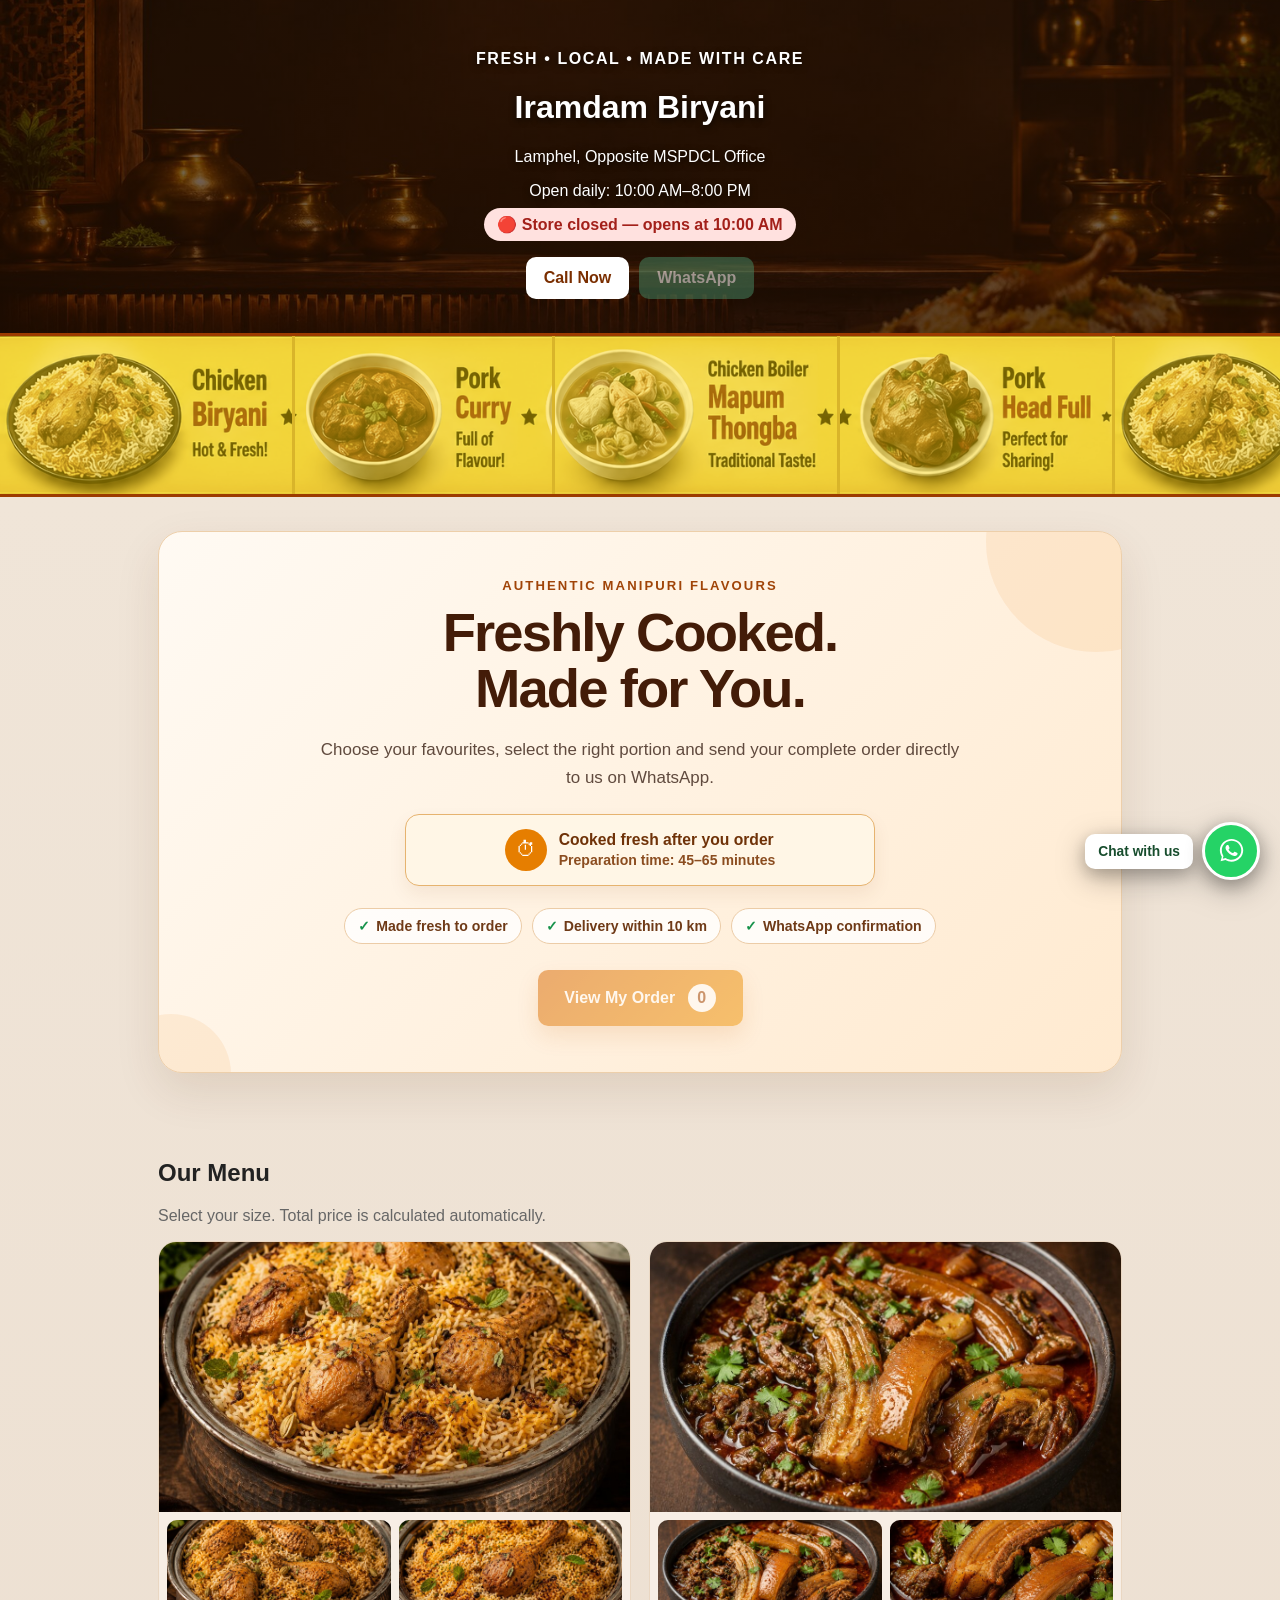
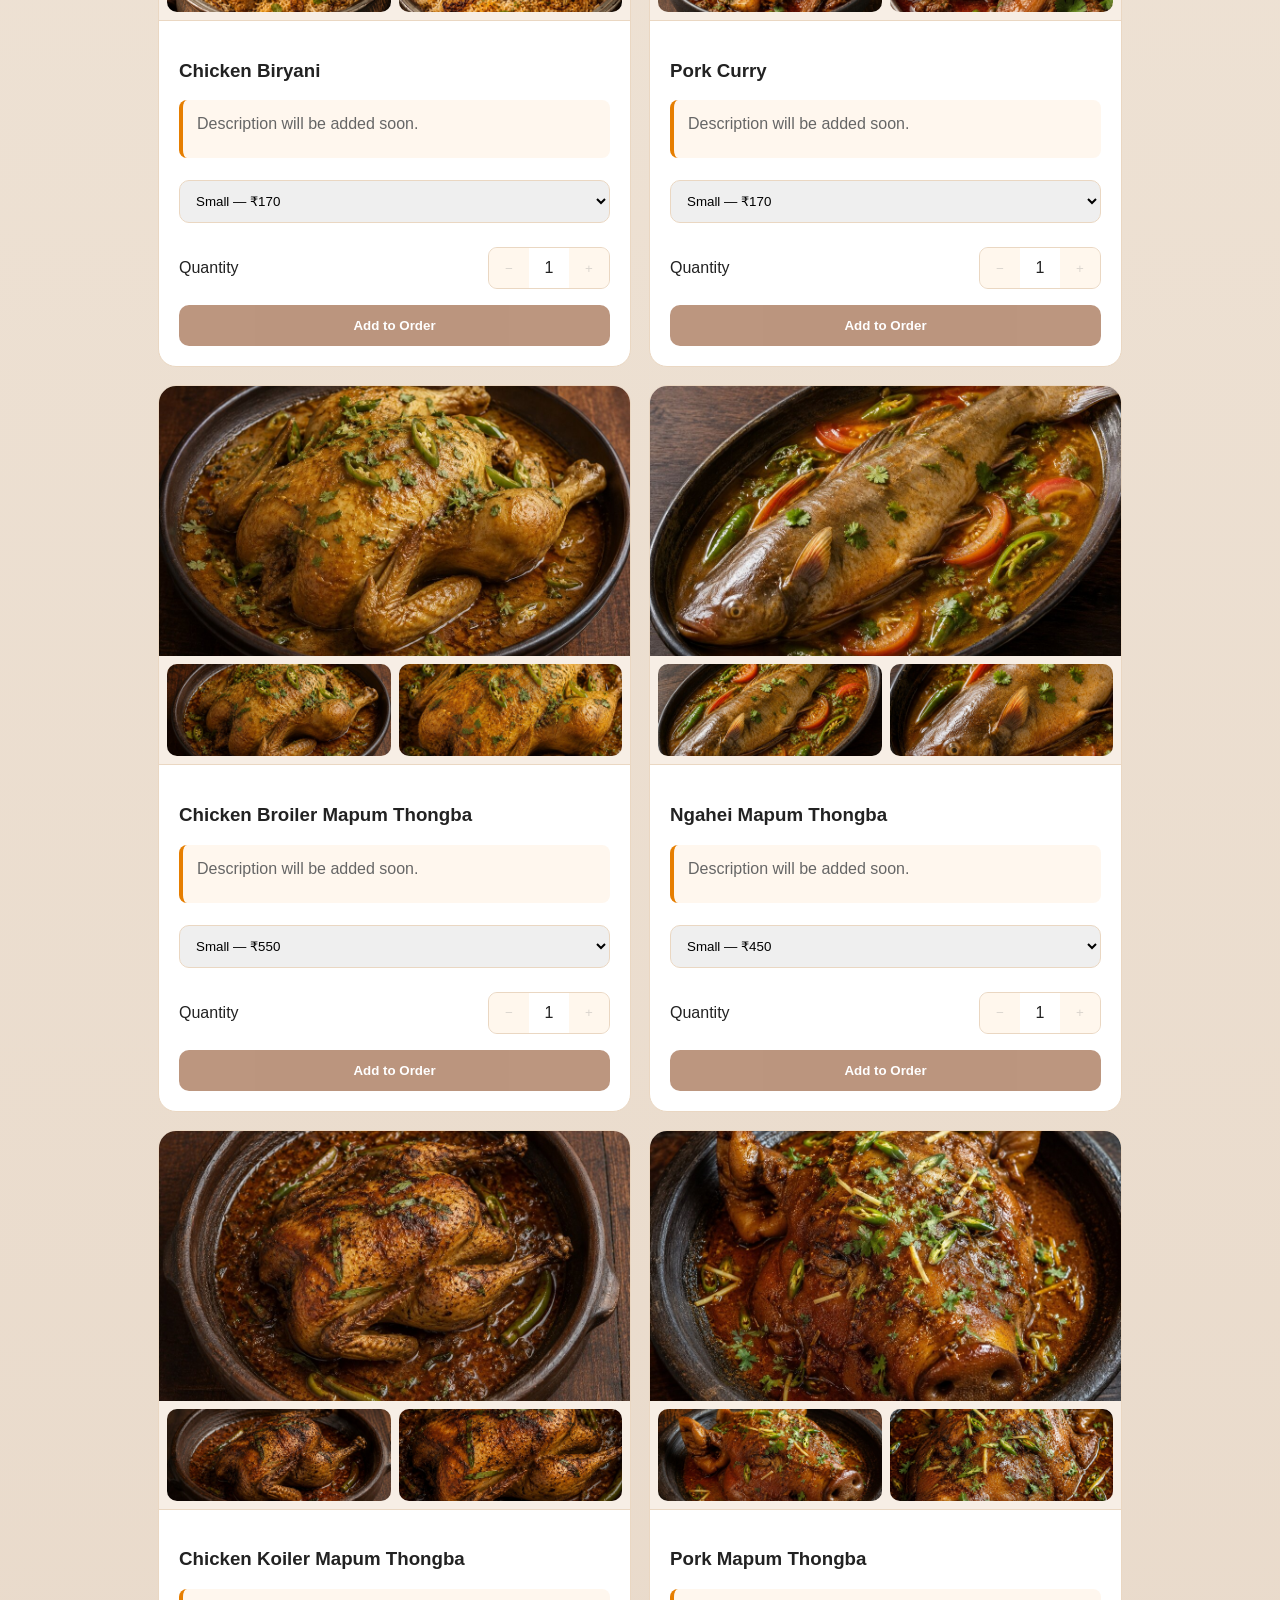
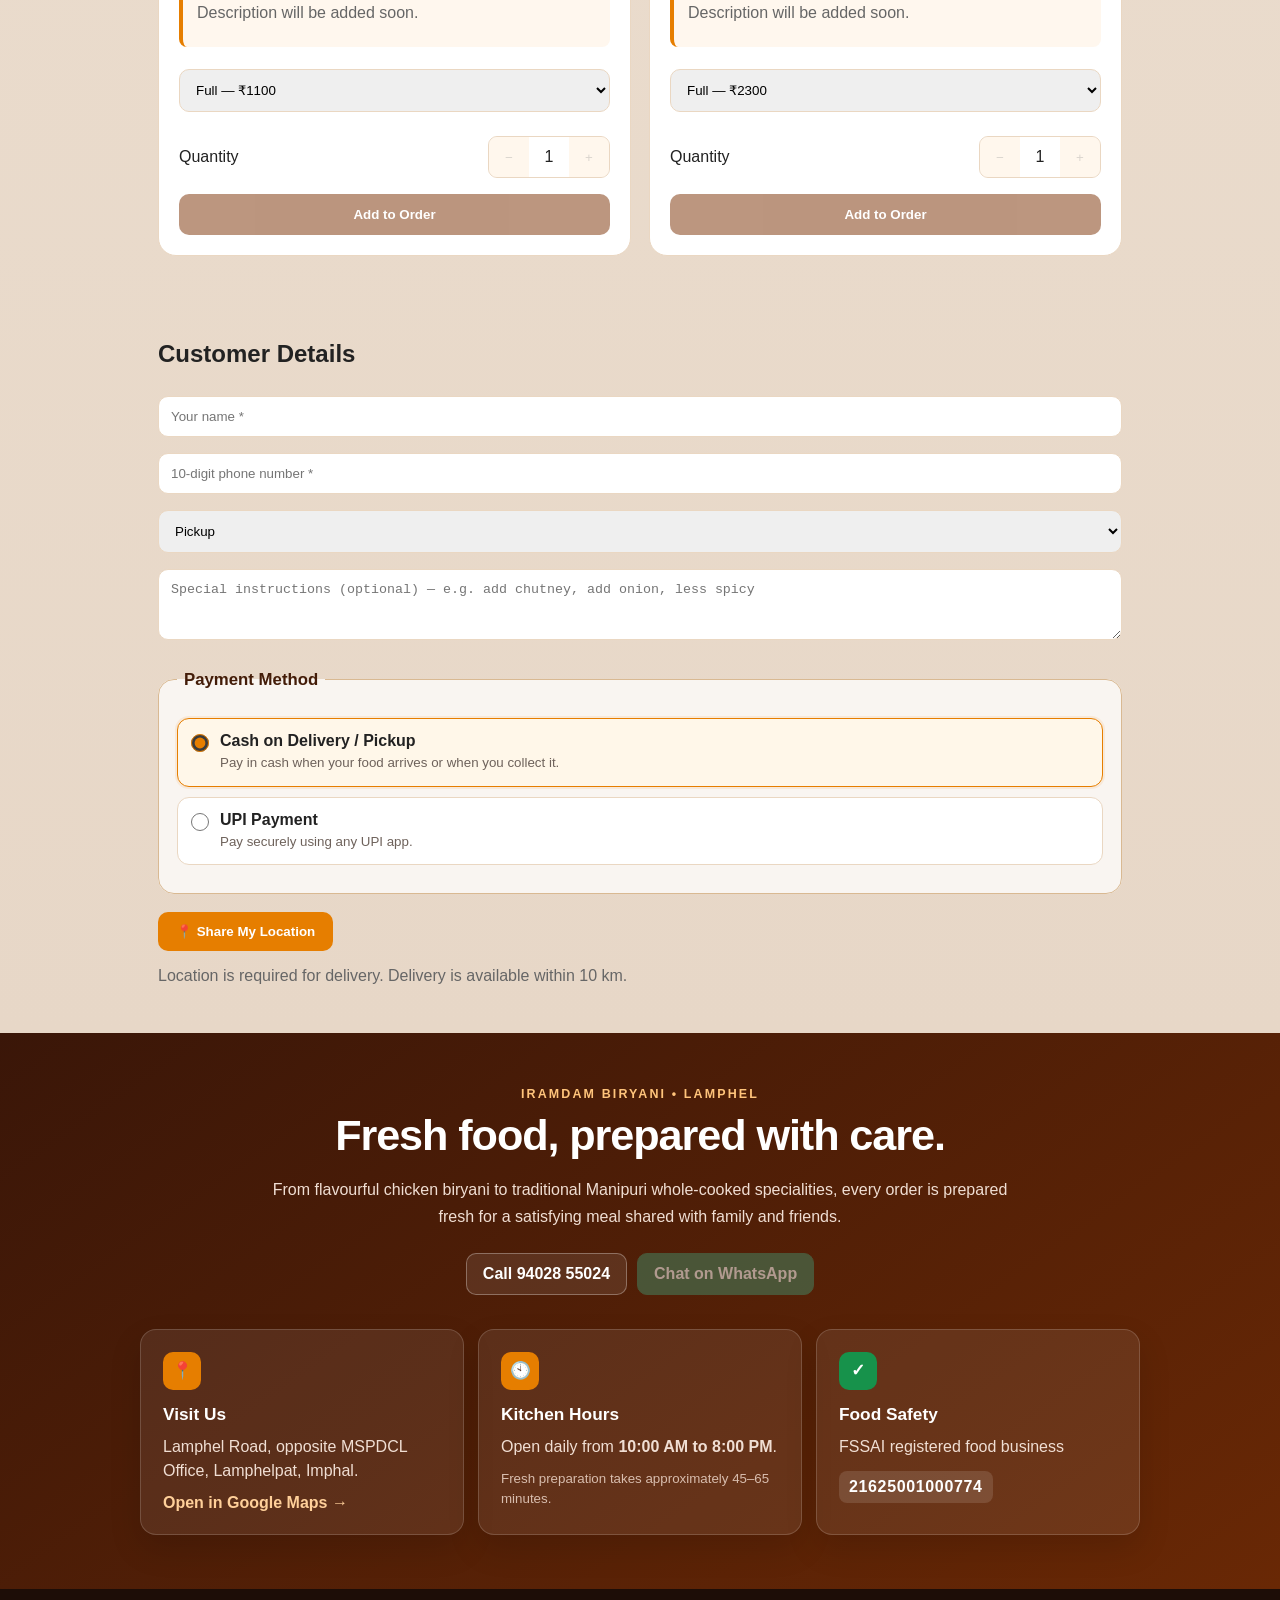
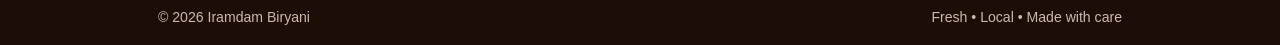
==== index.html @ 214c5650 "Add files via upload" ====
<!DOCTYPE html>
<html lang="en">
<head>
<meta charset="UTF-8">
<meta name="viewport" content="width=device-width,initial-scale=1.0">
<title>Iramdam Biryani | Order Online</title>
<meta name="description" content="Order freshly prepared chicken biryani, pork curry and traditional Manipuri dishes from Iramdam Biryani in Lamphelpat, Imphal. Pickup and delivery within 10 km.">
<meta name="robots" content="index, follow, max-image-preview:large">
<link rel="canonical" href="https://iramdambiryani.in/">
<meta property="og:type" content="website">
<meta property="og:site_name" content="Iramdam Biryani">
<meta property="og:title" content="Iramdam Biryani | Order Online">
<meta property="og:description" content="Fresh chicken biryani and traditional Manipuri dishes in Lamphelpat, Imphal. Order for pickup or delivery.">
<meta property="og:url" content="https://iramdambiryani.in/">
<meta property="og:image" content="https://iramdambiryani.in/chicken-biryani-family-pack.jpg">
<meta property="og:image:alt" content="Chicken biryani from Iramdam Biryani">
<meta name="twitter:card" content="summary_large_image">
<meta name="twitter:title" content="Iramdam Biryani | Order Online">
<meta name="twitter:description" content="Fresh chicken biryani and traditional Manipuri dishes in Lamphelpat, Imphal.">
<meta name="twitter:image" content="https://iramdambiryani.in/chicken-biryani-family-pack.jpg">
<script type="application/ld+json">
{
  "@context": "https://schema.org",
  "@type": "Restaurant",
  "@id": "https://iramdambiryani.in/#restaurant",
  "name": "Iramdam Biryani",
  "url": "https://iramdambiryani.in/",
  "image": "https://iramdambiryani.in/chicken-biryani-family-pack.jpg",
  "description": "Freshly prepared chicken biryani, pork curry and traditional Manipuri dishes for pickup and delivery in Imphal.",
  "telephone": "+91-94028-55024",
  "priceRange": "₹₹",
  "servesCuisine": ["Biryani", "Manipuri", "Indian"],
  "address": {
    "@type": "PostalAddress",
    "streetAddress": "Lamphel Road, opposite MSPDCL Office, Lamphelpat",
    "addressLocality": "Imphal",
    "addressRegion": "Manipur",
    "postalCode": "795004",
    "addressCountry": "IN"
  },
  "openingHoursSpecification": [{
    "@type": "OpeningHoursSpecification",
    "dayOfWeek": ["Monday", "Tuesday", "Wednesday", "Thursday", "Friday", "Saturday", "Sunday"],
    "opens": "10:00",
    "closes": "20:00"
  }],
  "hasMenu": "https://iramdambiryani.in/#menuGrid",
  "acceptsReservations": false,
  "sameAs": ["https://maps.app.goo.gl/9LcNE8Yu8G1SAheK7?g_st=ac"]
}
</script>
<link rel="stylesheet" href="style.css">
</head>
<body>
<header id="storeHeader">
  <img id="storeLogo" class="store-logo" src="" alt="Iramdam Biryani logo" hidden>
  <p id="storeTagline" class="tag">Fresh • Local • Made with care</p>
  <h1 id="storeName">Iramdam Biryani</h1>
  <p id="storeAddress">Lamphel, Opposite MSPDCL Office</p>
  <p id="storeHours" class="store-hours">Open daily: 10:00 AM–8:00 PM</p>
  <p id="storeStatus" class="store-status" aria-live="polite">Checking store status…</p>
  <div class="actions">
    <a class="btn light" href="tel:9402855024">Call Now</a>
    <a class="btn whatsapp order-link" href="https://wa.me/919402855024" target="_blank">WhatsApp</a>
  </div>
</header>

<section id="announcementBanner" class="announcement" aria-label="Featured food announcements">
  <p id="announcementMessage" class="announcement-message" hidden></p>
  <div class="announcement-track">
    <div class="announcement-group">
      <a class="food-slide biryani-slide" href="https://wa.me/919402855024?text=I%20want%20to%20order%20Chicken%20Biryani" target="_blank" rel="noopener"><img data-banner-slot="1" src="food-announcement-strip.png" alt="Chicken Biryani — hot and fresh"></a>
      <a class="food-slide pork-curry-slide" href="https://wa.me/919402855024?text=I%20want%20to%20order%20Pork%20Curry" target="_blank" rel="noopener"><img data-banner-slot="2" src="food-announcement-strip.png" alt="Pork Curry — full of flavour"></a>
      <a class="food-slide mapum-slide" href="https://wa.me/919402855024?text=I%20want%20to%20order%20Chicken%20Broiler%20Mapum%20Thongba" target="_blank" rel="noopener"><img data-banner-slot="3" src="food-announcement-strip.png" alt="Chicken Broiler Mapum Thongba — traditional taste"></a>
      <a class="food-slide pork-head-slide" href="https://wa.me/919402855024?text=I%20want%20to%20order%20Pork%20Head%20Full" target="_blank" rel="noopener"><img data-banner-slot="4" src="food-announcement-strip.png" alt="Pork Head Full — perfect for sharing"></a>
    </div>
    <div class="announcement-group" aria-hidden="true">
      <a class="food-slide biryani-slide" href="https://wa.me/919402855024?text=I%20want%20to%20order%20Chicken%20Biryani" target="_blank" rel="noopener" tabindex="-1"><img data-banner-slot="1" src="food-announcement-strip.png" alt=""></a>
      <a class="food-slide pork-curry-slide" href="https://wa.me/919402855024?text=I%20want%20to%20order%20Pork%20Curry" target="_blank" rel="noopener" tabindex="-1"><img data-banner-slot="2" src="food-announcement-strip.png" alt=""></a>
      <a class="food-slide mapum-slide" href="https://wa.me/919402855024?text=I%20want%20to%20order%20Chicken%20Broiler%20Mapum%20Thongba" target="_blank" rel="noopener" tabindex="-1"><img data-banner-slot="3" src="food-announcement-strip.png" alt=""></a>
      <a class="food-slide pork-head-slide" href="https://wa.me/919402855024?text=I%20want%20to%20order%20Pork%20Head%20Full" target="_blank" rel="noopener" tabindex="-1"><img data-banner-slot="4" src="food-announcement-strip.png" alt=""></a>
    </div>
  </div>
</section>

<main>
<section class="hero">
  <div class="hero-panel">
    <p class="hero-eyebrow">Authentic Manipuri flavours</p>
    <h2>Freshly Cooked.<br>Made for You.</h2>
    <p class="hero-copy">Choose your favourites, select the right portion and send your complete order directly to us on WhatsApp.</p>
    <div class="prep-notice" role="note">
      <span class="prep-icon" aria-hidden="true">⏱</span>
      <span><strong>Cooked fresh after you order</strong><small>Preparation time: 45–65 minutes</small></span>
    </div>
    <div class="hero-features" aria-label="Our services">
      <span>Made fresh to order</span>
      <span>Delivery within 10 km</span>
      <span>WhatsApp confirmation</span>
    </div>
    <button id="openCart" class="btn primary order-button">View My Order <span class="cart-badge" id="cartCount">0</span></button>
  </div>
</section>

<section class="section">
  <h2>Our Menu</h2>
  <p class="muted">Select your size. Total price is calculated automatically.</p>

  <div id="menuGrid" class="grid">

    <article class="card" data-item="Chicken Biryani">
      <div class="food food-photo"><img src="chicken-biryani-family-pack.jpg" alt="Iramdam Biryani chicken biryani family pack"></div>
      <div class="secondary-gallery" aria-label="Additional Chicken Biryani photos"><img src="chicken-biryani-secondary-1.jpg" alt="Chicken Biryani family pack from another angle"><img src="chicken-biryani-secondary-2.jpg" alt="Close-up view of Chicken Biryani"></div>
      <div class="pad">
        <h3>Chicken Biryani</h3>
        <p class="food-description">Description will be added soon.</p>
        <select class="size-select">
          <option value="Small" data-price="170">Small — ₹170</option>
          <option value="Large" data-price="350">Large — ₹350</option>
          <option value="Family Pack" data-price="950">Family Pack — ₹950</option>
        </select>
        <div class="qtyrow"><span>Quantity</span><div class="qtybox"><button class="minus">−</button><span class="qty">1</span><button class="plus">+</button></div></div>
        <button class="add">Add to Order</button>
      </div>
    </article>

    <article class="card" data-item="Pork Curry">
      <div class="food food-photo"><img src="pork-curry-menu.jpg" alt="Iramdam Biryani pork curry"></div>
      <div class="secondary-gallery" aria-label="Additional Pork Curry photos"><img src="pork-curry-secondary-1.jpg" alt="Pork Curry served from another angle"><img src="pork-curry-secondary-2.jpg" alt="Close-up view of Pork Curry"></div>
      <div class="pad">
        <h3>Pork Curry</h3>
        <p class="food-description">Description will be added soon.</p>
        <select class="size-select">
          <option value="Small" data-price="170">Small — ₹170</option>
          <option value="Large" data-price="360">Large — ₹360</option>
        </select>
        <div class="qtyrow"><span>Quantity</span><div class="qtybox"><button class="minus">−</button><span class="qty">1</span><button class="plus">+</button></div></div>
        <button class="add">Add to Order</button>
      </div>
    </article>

    <article class="card" data-item="Chicken Broiler Mapum Thongba">
      <div class="food food-photo"><img src="broiler-mapum-thongba.jpg" alt="Iramdam Biryani whole broiler chicken Mapum Thongba"></div>
      <div class="secondary-gallery" aria-label="Additional Chicken Broiler Mapum Thongba photos"><img src="broiler-mapum-secondary-1.jpg" alt="Whole Chicken Broiler Mapum Thongba from another angle"><img src="broiler-mapum-secondary-2.jpg" alt="Close-up view of Chicken Broiler Mapum Thongba"></div>
      <div class="pad">
        <h3>Chicken Broiler Mapum Thongba</h3>
        <p class="food-description">Description will be added soon.</p>
        <select class="size-select">
          <option value="Small" data-price="550">Small — ₹550</option>
          <option value="Large" data-price="900">Large — ₹900</option>
        </select>
        <div class="qtyrow"><span>Quantity</span><div class="qtybox"><button class="minus">−</button><span class="qty">1</span><button class="plus">+</button></div></div>
        <button class="add">Add to Order</button>
      </div>
    </article>

    <article class="card" data-item="Ngahei Mapum Thongba">
      <div class="food food-photo"><img src="ngahei-mapum-thongba.jpg" alt="Iramdam Biryani whole fish Ngahei Mapum Thongba"></div>
      <div class="secondary-gallery" aria-label="Additional Ngahei Mapum Thongba photos"><img src="ngahei-mapum-secondary-1.jpg" alt="Whole Ngahei Mapum Thongba from another angle"><img src="ngahei-mapum-secondary-2.jpg" alt="Close-up view of Ngahei Mapum Thongba"></div>
      <div class="pad">
        <h3>Ngahei Mapum Thongba</h3>
        <p class="food-description">Description will be added soon.</p>
        <select class="size-select">
          <option value="Small" data-price="450">Small — ₹450</option>
          <option value="Large" data-price="750">Large — ₹750</option>
        </select>
        <div class="qtyrow"><span>Quantity</span><div class="qtybox"><button class="minus">−</button><span class="qty">1</span><button class="plus">+</button></div></div>
        <button class="add">Add to Order</button>
      </div>
    </article>

    <article class="card" data-item="Chicken Koiler Mapum Thongba">
      <div class="food food-photo"><img src="koiler-mapum-thongba.jpg" alt="Iramdam Biryani whole country chicken Koiler Mapum Thongba"></div>
      <div class="secondary-gallery" aria-label="Additional Chicken Koiler Mapum Thongba photos"><img src="koiler-mapum-secondary-1.jpg" alt="Whole Chicken Koiler Mapum Thongba from another angle"><img src="koiler-mapum-secondary-2.jpg" alt="Close-up view of Chicken Koiler Mapum Thongba"></div>
      <div class="pad">
        <h3>Chicken Koiler Mapum Thongba</h3>
        <p class="food-description">Description will be added soon.</p>
        <select class="size-select">
          <option value="Full" data-price="1100">Full — ₹1100</option>
        </select>
        <div class="qtyrow"><span>Quantity</span><div class="qtybox"><button class="minus">−</button><span class="qty">1</span><button class="plus">+</button></div></div>
        <button class="add">Add to Order</button>
      </div>
    </article>

    <article class="card" data-item="Pork Mapum Thongba">
      <div class="food food-photo"><img src="pork-mapum-thongba.jpg" alt="Iramdam Biryani whole pork head Pork Mapum Thongba"></div>
      <div class="secondary-gallery" aria-label="Additional Pork Mapum Thongba photos"><img src="pork-mapum-secondary-1.jpg" alt="Whole Pork Mapum Thongba from another angle"><img src="pork-mapum-secondary-2.jpg" alt="Close-up view of Pork Mapum Thongba"></div>
      <div class="pad">
        <h3>Pork Mapum Thongba</h3>
        <p class="food-description">Description will be added soon.</p>
        <select class="size-select">
          <option value="Full" data-price="2300">Full — ₹2300</option>
        </select>
        <div class="qtyrow"><span>Quantity</span><div class="qtybox"><button class="minus">−</button><span class="qty">1</span><button class="plus">+</button></div></div>
        <button class="add">Add to Order</button>
      </div>
    </article>

  </div>
</section>

<section class="details">
  <h2>Customer Details</h2>
  <input id="customerName" placeholder="Your name *" autocomplete="name" required>
  <input id="customerPhone" type="tel" inputmode="numeric" maxlength="10" placeholder="10-digit phone number *" autocomplete="tel" required>
  <select id="orderType"><option>Pickup</option><option>Delivery</option></select>
  <textarea id="customerAddress" rows="3" placeholder="Delivery address *" autocomplete="street-address"></textarea>
  <textarea id="orderInstructions" rows="3" maxlength="300" placeholder="Special instructions (optional) — e.g. add chutney, add onion, less spicy"></textarea>
  <fieldset class="payment-choice">
    <legend>Payment Method</legend>
    <label class="payment-option"><input type="radio" name="paymentMethod" value="Cash on Delivery / Pickup" checked><span><strong>Cash on Delivery / Pickup</strong><small>Pay in cash when your food arrives or when you collect it.</small></span></label>
    <label class="payment-option"><input type="radio" name="paymentMethod" value="UPI Payment"><span><strong>UPI Payment</strong><small>Pay securely using any UPI app.</small></span></label>
    <div id="upiPaymentBox" class="upi-payment-box" hidden>
      <span>UPI ID</span>
      <strong>allthetimemotivation@okhdfcbank</strong>
      <a id="payUpi" class="btn upi-button" href="#">Pay with UPI App</a>
      <small>Pay the final total, then send your order on WhatsApp. The store will confirm after checking the payment.</small>
    </div>
  </fieldset>
<button type="button" id="shareLocation" class="btn primary">📍 Share My Location</button>
<p id="locationStatus" class="muted">Location is required for delivery. Delivery is available within 10 km.</p>
</section>
</main>

<div id="cartPanel" class="cart">
  <div id="backdrop" class="backdrop"></div>
  <aside class="drawer">
    <div class="carthead"><h2>Order Summary</h2><button id="closeCart">×</button></div>
    <div id="cartItems"><p>Your order is empty.</p></div>
    <div class="price-breakdown">
      <div><span>Food subtotal</span><strong id="cartSubtotal">₹0</strong></div>
      <div><span>Delivery charge</span><strong id="deliveryFee">₹0</strong></div>
      <div><span>Payment method</span><strong id="paymentSummary">Cash</strong></div>
      <div class="total"><span>Total</span><strong id="cartTotal">₹0</strong></div>
    </div>
    <button id="clearCart" class="btn outline full">Clear Order</button>
    <button id="sendWhatsApp" class="btn whatsapp full">Send Order on WhatsApp</button>
  </aside>
</div>
<div id="confirmationPanel" class="confirmation" aria-hidden="true">
  <div class="confirmation-backdrop"></div>
  <section class="confirmation-card" role="dialog" aria-modal="true" aria-labelledby="confirmationTitle">
    <div class="confirmation-head"><div><span>Final check</span><h2 id="confirmationTitle">Confirm Your Order</h2></div><button type="button" id="closeConfirmation" aria-label="Close confirmation">×</button></div>
    <p class="confirmation-note">Please check everything carefully before sending your order.</p>
    <div id="confirmItems" class="confirm-items"></div>
    <div class="confirm-totals">
      <div><span>Food subtotal</span><strong id="confirmSubtotal"></strong></div>
      <div><span>Delivery charge</span><strong id="confirmDelivery"></strong></div>
      <div class="confirm-grand-total"><span>Final total</span><strong id="confirmTotal"></strong></div>
    </div>
    <div class="confirm-customer">
      <div><span>Customer</span><strong id="confirmCustomer"></strong></div>
      <div><span>Order type</span><strong id="confirmOrderType"></strong></div>
      <div><span>Payment</span><strong id="confirmPayment"></strong></div>
      <div><span>Address</span><strong id="confirmAddress"></strong></div>
      <div><span>Distance</span><strong id="confirmDistance"></strong></div>
    </div>
    <div class="confirmation-actions">
      <button type="button" id="editOrder" class="btn outline">Go Back & Edit</button>
      <button type="button" id="confirmWhatsApp" class="btn whatsapp">Confirm & Send on WhatsApp</button>
    </div>
    <small class="confirmation-help">Your order is completed only after Iramdam Biryani confirms it on WhatsApp.</small>
  </section>
</div>
<div id="photoViewer" class="photo-viewer" aria-hidden="true">
  <div class="photo-viewer-backdrop"></div>
  <div class="photo-viewer-shell" role="dialog" aria-modal="true" aria-label="Food photo gallery">
    <button type="button" id="closePhotoViewer" class="photo-close" aria-label="Close photo gallery">×</button>
    <button type="button" id="previousPhoto" class="photo-nav photo-previous" aria-label="Previous photo">‹</button>
    <figure class="photo-stage">
      <img id="largeFoodPhoto" src="" alt="">
      <figcaption><strong id="photoDishName"></strong><span id="photoCounter"></span></figcaption>
      <div id="photoDots" class="photo-dots" aria-label="Choose photo"></div>
    </figure>
    <button type="button" id="nextPhoto" class="photo-nav photo-next" aria-label="Next photo">›</button>
  </div>
</div>
<section class="site-info" aria-label="About Iramdam Biryani">
  <div class="info-wrap">
    <div class="info-intro">
      <p class="info-eyebrow">Iramdam Biryani • Lamphel</p>
      <h2>Fresh food, prepared with care.</h2>
      <p>From flavourful chicken biryani to traditional Manipuri whole-cooked specialities, every order is prepared fresh for a satisfying meal shared with family and friends.</p>
      <div class="info-actions">
        <a href="tel:9402855024">Call 94028 55024</a>
        <a class="order-link" href="https://wa.me/919402855024" target="_blank" rel="noopener">Chat on WhatsApp</a>
      </div>
    </div>
    <div class="info-grid">
      <article class="info-block">
        <span class="info-icon" aria-hidden="true">📍</span>
        <h3>Visit Us</h3>
        <p>Lamphel Road, opposite MSPDCL Office, Lamphelpat, Imphal.</p>
        <a href="https://maps.app.goo.gl/9LcNE8Yu8G1SAheK7?g_st=ac" target="_blank" rel="noopener">Open in Google Maps →</a>
      </article>
      <article class="info-block">
        <span class="info-icon" aria-hidden="true">🕙</span>
        <h3>Kitchen Hours</h3>
        <p id="footerStoreHours">Open daily from <strong>10:00 AM to 8:00 PM</strong>.</p>
        <small>Fresh preparation takes approximately 45–65 minutes.</small>
      </article>
      <article class="info-block safety-block">
        <span class="info-icon" aria-hidden="true">✓</span>
        <h3>Food Safety</h3>
        <p>FSSAI registered food business</p>
        <strong class="fssai-number">21625001000774</strong>
      </article>
    </div>
  </div>
</section>
<footer class="site-footer"><span>© 2026 Iramdam Biryani</span><span>Fresh • Local • Made with care</span></footer>
<a class="floating-whatsapp" href="https://wa.me/919402855024?text=Hello%20Iramdam%20Biryani%2C%20I%20would%20like%20to%20know%20more%20about%20your%20food." target="_blank" rel="noopener" aria-label="Chat with Iramdam Biryani on WhatsApp">
  <span class="floating-whatsapp-label">Chat with us</span>
  <span class="floating-whatsapp-icon" aria-hidden="true">
    <svg viewBox="0 0 32 32" role="img"><path fill="currentColor" d="M16.04 3C9.4 3 4 8.28 4 14.77c0 2.34.7 4.62 2.04 6.56L4.7 26.1l4.99-1.28a12.2 12.2 0 0 0 6.34 1.75h.01c6.64 0 12.04-5.28 12.04-11.78C28.08 8.28 22.68 3 16.04 3Zm0 21.58c-2.01 0-3.98-.53-5.7-1.53l-.41-.24-2.96.76.79-2.82-.27-.43A9.67 9.67 0 0 1 6 14.77C6 9.38 10.5 5 16.04 5s10.04 4.38 10.04 9.77-4.5 9.81-10.04 9.81Zm5.51-7.33c-.3-.15-1.79-.86-2.07-.96-.28-.1-.48-.15-.69.15-.2.29-.78.96-.96 1.16-.18.19-.35.22-.66.07-1.79-.87-2.96-1.55-4.14-3.48-.31-.52.31-.49.9-1.62.1-.2.05-.37-.03-.52-.07-.15-.68-1.61-.94-2.2-.25-.59-.5-.5-.69-.51h-.58c-.2 0-.53.07-.81.36-.28.3-1.06 1.02-1.06 2.49s1.1 2.89 1.25 3.09c.15.19 2.16 3.22 5.23 4.51.73.31 1.3.5 1.75.64.74.23 1.41.2 1.94.12.59-.09 1.79-.71 2.04-1.4.25-.69.25-1.28.18-1.4-.08-.13-.28-.2-.58-.35Z"/></svg>
  </span>
</a>
<script src="https://www.gstatic.com/firebasejs/10.14.1/firebase-app-compat.js"></script>
<script src="https://www.gstatic.com/firebasejs/10.14.1/firebase-firestore-compat.js"></script>
<script src="firebase-config.js?v=20260829-3"></script>
<script src="script.js?v=20260831-1"></script>
<script src="live-settings.js?v=20260831-1"></script>
</body>
</html>
---- style.css ----
*{box-sizing:border-box}body{margin:0;font-family:Arial,sans-serif;background:#fff7ee;color:#222}header{background:linear-gradient(rgba(35,13,0,.58),rgba(35,13,0,.7)),url('iramdam-store-header.jpg') center 58%/cover no-repeat;color:white;padding:34px 20px;text-align:center;text-shadow:0 2px 7px rgba(0,0,0,.7)}.tag{letter-spacing:.1em;text-transform:uppercase;font-weight:700}.store-hours{margin-bottom:8px}.store-status{display:inline-block;margin:0 0 16px;padding:7px 13px;border-radius:999px;background:#fff;color:#7a2e00;font-weight:800;text-shadow:none}.store-status.open{background:#dff7e8;color:#126b38}.store-status.closed{background:#ffe1df;color:#a3201a}.actions{display:flex;gap:10px;justify-content:center;flex-wrap:wrap}.actions .btn{text-shadow:none}.btn{border:0;padding:12px 18px;border-radius:10px;font-weight:700;text-decoration:none;display:inline-block}.light{background:white;color:#7a2e00}.whatsapp{background:#17924b;color:white}.primary{background:#e67e00;color:white}.outline{background:white;border:2px solid #ead7c2;color:#7a2e00}.hero,.section,.details{max-width:1000px;margin:auto;padding:32px 18px}.hero{text-align:center}.muted{color:#666}.grid{display:grid;grid-template-columns:repeat(2,1fr);gap:18px}.card{background:white;border:1px solid #ead7c2;border-radius:18px;overflow:hidden}.food{font-size:5rem;text-align:center;background:#fff0dc;padding:28px}.pad{padding:20px}.food-description{min-height:58px;margin:8px 0 14px;padding:12px 14px;border-left:4px solid #e67e00;border-radius:8px;background:#fff7ee;color:#666;line-height:1.45}.pad select,.details input,.details select,.details textarea{width:100%;padding:12px;margin:8px 0;border:1px solid #ead7c2;border-radius:10px}.qtyrow{display:flex;justify-content:space-between;align-items:center;margin:16px 0}.qtybox{display:flex;border:1px solid #ead7c2;border-radius:9px;overflow:hidden}.qtybox button{width:40px;height:40px;border:0;background:#fff0dc}.qty{width:40px;display:grid;place-items:center}.add{width:100%;border:0;background:#7a2e00;color:white;padding:13px;border-radius:10px;font-weight:700}.btn:disabled,.add:disabled,.qtybox button:disabled{opacity:.5;cursor:not-allowed}.store-closed-link{opacity:.55;filter:grayscale(.5)}.cart{position:fixed;inset:0;display:none;z-index:20}.cart.open{display:block}.backdrop{position:absolute;inset:0;background:rgba(0,0,0,.45)}.drawer{position:absolute;right:0;top:0;width:min(430px,94vw);height:100%;background:white;padding:20px;overflow:auto}.carthead{display:flex;justify-content:space-between;align-items:center}.cartline{display:flex;justify-content:space-between;gap:15px;padding:12px 0;border-bottom:1px solid #eee}.price-breakdown{margin-top:10px;padding:12px 0;border-top:1px solid #eee}.price-breakdown>div{display:flex;justify-content:space-between;gap:12px;padding:7px 0}.price-breakdown .total{margin-top:6px;padding-top:14px;border-top:1px solid #ead7c2;font-size:1.2rem}.full{width:100%;margin-top:10px}footer{text-align:center;background:#222;color:#ddd;padding:24px}@media(max-width:700px){.grid{grid-template-columns:1fr}}
.announcement{position:relative;height:164px;overflow:hidden;background:#ffd400;border-top:3px solid #9c3b00;border-bottom:3px solid #9c3b00}
.food-photo{height:270px;padding:0;background:#2b160c}
.food-photo img{display:block;width:100%;height:100%;object-fit:cover}
.secondary-gallery{display:grid;grid-template-columns:1fr 1fr;gap:8px;padding:8px;background:#f7eee5;border-bottom:1px solid #ead7c2}
.gallery-placeholder{min-height:76px;display:flex;flex-direction:column;align-items:center;justify-content:center;gap:4px;border:1px dashed #d9b992;border-radius:10px;background:rgba(255,255,255,.68);color:#8a6b52;font-size:.74rem;font-weight:700;text-align:center}
.gallery-placeholder span{font-size:1.15rem;filter:grayscale(1);opacity:.72}
.secondary-gallery img{display:block;width:100%;height:92px;border-radius:10px;object-fit:cover}
.announcement-track{display:flex;width:max-content;height:100%;animation:announcementMove var(--announcement-speed,34s) linear infinite;will-change:transform}
.announcement-group{display:flex;height:100%;flex:none}
.food-slide{position:relative;display:block;height:100%;overflow:hidden;flex:none;border-right:3px solid rgba(156,59,0,.38);background:#ffd400}
.food-slide img{position:absolute;top:0;max-width:none;width:auto;height:158px}
.biryani-slide{width:295px}.biryani-slide img{left:0}
.pork-curry-slide{width:260px}.pork-curry-slide img{left:-295px}
.mapum-slide{width:285px}.mapum-slide img{left:-548px}
.pork-head-slide{width:275px}.pork-head-slide img{left:-815px}
@keyframes announcementMove{from{transform:translateX(0)}to{transform:translateX(-50%)}}

@media(max-width:700px){.announcement{height:142px}.food-slide img{height:136px}.biryani-slide{width:254px}.pork-curry-slide{width:224px}.pork-curry-slide img{left:-254px}.mapum-slide{width:245px}.mapum-slide img{left:-471px}.pork-head-slide{width:237px}.pork-head-slide img{left:-701px}}

.hero{padding:34px 18px}
main{background:linear-gradient(180deg,#f0e5d8 0%,#e7d7c7 100%)}
.hero-panel{position:relative;overflow:hidden;padding:46px 28px;border:1px solid #edcfaa;border-radius:24px;background:linear-gradient(135deg,#fffaf3 0%,#ffead0 100%);box-shadow:0 18px 45px rgba(90,42,10,.11)}
.hero-panel::before,.hero-panel::after{content:"";position:absolute;border-radius:50%;background:rgba(230,126,0,.09);pointer-events:none}
.hero-panel::before{width:220px;height:220px;right:-85px;top:-100px}
.hero-panel::after{width:120px;height:120px;left:-48px;bottom:-62px}
.hero-eyebrow{position:relative;margin:0 0 12px;color:#a04408;font-size:.82rem;font-weight:800;letter-spacing:.16em;text-transform:uppercase}
.hero-panel h2{position:relative;margin:0;color:#431c08;font-size:clamp(2rem,5vw,3.4rem);line-height:1.04;letter-spacing:-.035em}
.hero-copy{position:relative;max-width:650px;margin:18px auto 22px;color:#604a3e;font-size:1.06rem;line-height:1.65}
.prep-notice{position:relative;display:flex;align-items:center;justify-content:center;gap:12px;max-width:470px;margin:0 auto 22px;padding:14px 18px;border:1px solid #e6b36f;border-radius:14px;background:#fff6e6;color:#6f3208;box-shadow:0 8px 18px rgba(125,66,14,.08);text-align:left}
.prep-icon{display:grid;place-items:center;flex:0 0 42px;width:42px;height:42px;border-radius:50%;background:#e67e00;color:#fff;font-size:1.25rem}
.prep-notice strong,.prep-notice small{display:block}.prep-notice strong{font-size:.98rem}.prep-notice small{margin-top:3px;color:#8b4d20;font-size:.88rem;font-weight:700}
.hero-features{position:relative;display:flex;justify-content:center;gap:10px;flex-wrap:wrap;margin-bottom:26px}
.hero-features span{padding:9px 13px;border:1px solid #eccca7;border-radius:999px;background:rgba(255,255,255,.8);color:#6f3a17;font-size:.88rem;font-weight:700}
.hero-features span::before{content:"✓";margin-right:6px;color:#17924b;font-weight:900}
.order-button{position:relative;min-width:205px;padding:14px 20px;background:linear-gradient(135deg,#d96800,#ef9200);box-shadow:0 10px 22px rgba(198,91,0,.25);font-size:1rem;transition:transform .2s ease,box-shadow .2s ease}
.order-button:hover{transform:translateY(-2px);box-shadow:0 13px 26px rgba(198,91,0,.3)}
.cart-badge{display:inline-grid;place-items:center;min-width:28px;height:28px;margin-left:8px;padding:0 8px;border-radius:999px;background:#fff;color:#9b3e00}
@media(max-width:700px){.hero{padding:24px 14px}.hero-panel{padding:34px 18px;border-radius:20px}.hero-copy{font-size:.98rem}.prep-notice{padding:12px 13px}.prep-icon{flex-basis:38px;width:38px;height:38px}.hero-features{gap:8px}.hero-features span{font-size:.79rem;padding:8px 10px}.order-button{width:100%}}

.site-info{padding:54px 18px;background:linear-gradient(145deg,#3a1608 0%,#692805 100%);color:#fff}
.info-wrap{max-width:1000px;margin:auto}
.info-intro{max-width:760px;margin:0 auto 34px;text-align:center}
.info-eyebrow{margin:0 0 10px;color:#ffc47b;font-size:.78rem;font-weight:800;letter-spacing:.17em;text-transform:uppercase}
.info-intro h2{margin:0;font-size:clamp(1.8rem,4vw,2.7rem);letter-spacing:-.025em}
.info-intro>p:not(.info-eyebrow){margin:16px auto 22px;color:#f0ded3;line-height:1.7}
.info-actions{display:flex;justify-content:center;gap:10px;flex-wrap:wrap}
.info-actions a{padding:11px 16px;border:1px solid rgba(255,255,255,.3);border-radius:10px;background:rgba(255,255,255,.09);color:#fff;font-weight:800;text-decoration:none}
.info-actions a:last-child{border-color:#17924b;background:#17924b}
.info-grid{display:grid;grid-template-columns:repeat(3,1fr);gap:14px}
.info-block{padding:22px;border:1px solid rgba(255,255,255,.16);border-radius:16px;background:rgba(255,255,255,.08);box-shadow:0 14px 32px rgba(0,0,0,.13)}
.info-icon{display:grid;place-items:center;width:38px;height:38px;margin-bottom:14px;border-radius:10px;background:#e67e00;color:#fff;font-size:1.05rem;font-weight:900}
.info-block h3{margin:0 0 10px;font-size:1.08rem}.info-block p{margin:0 0 10px;color:#f0ded3;line-height:1.55}.info-block small{color:#d8bdae;line-height:1.5}.info-block a{color:#ffd09a;font-weight:700;text-decoration:none}
.safety-block .info-icon{background:#17924b}.fssai-number{display:inline-block;margin-top:2px;padding:7px 10px;border-radius:8px;background:rgba(255,255,255,.12);color:#fff;letter-spacing:.04em}
.site-footer{display:flex;justify-content:space-between;gap:14px;padding:20px max(18px,calc((100% - 964px)/2));background:#1d0d07;color:#cdb8ac;font-size:.88rem}
@media(max-width:700px){.site-info{padding:42px 16px}.info-grid{grid-template-columns:1fr}.info-block{padding:19px}.site-footer{flex-direction:column;align-items:center;text-align:center}}

.floating-whatsapp{position:fixed;right:20px;bottom:20px;z-index:15;display:flex;align-items:center;gap:9px;color:#fff;text-decoration:none;filter:drop-shadow(0 8px 14px rgba(0,0,0,.28))}
.floating-whatsapp-label{padding:10px 13px;border-radius:10px;background:#fff;color:#174d2d;font-size:.86rem;font-weight:800;box-shadow:0 5px 16px rgba(0,0,0,.18)}
.floating-whatsapp-icon{display:grid;place-items:center;width:58px;height:58px;border:3px solid #fff;border-radius:50%;background:#25d366;color:#fff;box-shadow:0 5px 18px rgba(0,0,0,.25);transition:transform .2s ease,background .2s ease}
.floating-whatsapp-icon svg{width:31px;height:31px}
.floating-whatsapp:hover .floating-whatsapp-icon{transform:translateY(-2px) scale(1.04);background:#1fbd59}
.floating-whatsapp:focus-visible{outline:3px solid #ffca65;outline-offset:4px;border-radius:30px}
@media(max-width:700px){.floating-whatsapp{right:14px;bottom:14px}.floating-whatsapp-label{display:none}.floating-whatsapp-icon{width:56px;height:56px}}

.payment-choice{margin:18px 0;padding:18px;border:1px solid #d9b992;border-radius:16px;background:rgba(255,255,255,.75)}
.payment-choice legend{padding:0 7px;color:#431c08;font-size:1.05rem;font-weight:800}
.payment-option{display:flex;align-items:flex-start;gap:11px;margin:10px 0;padding:13px;border:1px solid #ead7c2;border-radius:12px;background:#fff;cursor:pointer}
.payment-option:has(input:checked){border-color:#e67e00;background:#fff7e9;box-shadow:0 0 0 2px rgba(230,126,0,.1)}
.payment-option input{width:18px!important;height:18px;margin:2px 0 0!important;accent-color:#e67e00}
.payment-option span{display:block}.payment-option strong,.payment-option small{display:block}.payment-option small{margin-top:4px;color:#6e625b;line-height:1.4}
.upi-payment-box{margin-top:12px;padding:15px;border-radius:12px;background:#eefaf3;color:#174d2d;text-align:center}
.upi-payment-box[hidden]{display:none}.upi-payment-box>span,.upi-payment-box>strong,.upi-payment-box>small{display:block}.upi-payment-box>strong{margin:5px 0 12px;overflow-wrap:anywhere}.upi-payment-box>small{margin-top:11px;color:#477058;line-height:1.45}
.upi-button{width:100%;background:#5f259f;color:#fff}

.confirmation{position:fixed;inset:0;z-index:30;display:none;align-items:center;justify-content:center;padding:18px}
.confirmation.open{display:flex}.confirmation-backdrop{position:absolute;inset:0;background:rgba(24,10,4,.68);backdrop-filter:blur(3px)}
.confirmation-card{position:relative;width:min(540px,100%);max-height:92vh;overflow:auto;padding:24px;border-radius:20px;background:#fffaf4;box-shadow:0 24px 70px rgba(0,0,0,.38)}
.confirmation-head{display:flex;justify-content:space-between;gap:16px;align-items:flex-start}.confirmation-head span{color:#a04408;font-size:.75rem;font-weight:800;letter-spacing:.16em;text-transform:uppercase}.confirmation-head h2{margin:5px 0 0;color:#431c08}.confirmation-head button{width:38px;height:38px;border:0;border-radius:50%;background:#f1e2d5;color:#5e2a0c;font-size:1.45rem}
.confirmation-note{margin:14px 0;color:#6e625b;line-height:1.45}.confirm-items{padding:14px;border:1px solid #ead7c2;border-radius:12px;background:#fff;white-space:pre-line;color:#3f2b20;font-weight:700;line-height:1.65}
.confirm-totals{margin:14px 0;padding:12px 14px;border-radius:12px;background:#fff1de}.confirm-totals>div,.confirm-customer>div{display:flex;justify-content:space-between;gap:18px;padding:7px 0}.confirm-grand-total{margin-top:5px;padding-top:13px!important;border-top:1px solid #dfc19c;color:#7a2e00;font-size:1.14rem}
.confirm-customer{padding:7px 14px;border:1px solid #ead7c2;border-radius:12px;background:#fff}.confirm-customer span{flex:0 0 100px;color:#76665d}.confirm-customer strong{text-align:right;overflow-wrap:anywhere}
.confirmation-actions{display:grid;grid-template-columns:1fr 1.35fr;gap:10px;margin-top:16px}.confirmation-actions .btn{width:100%}.confirmation-help{display:block;margin-top:12px;color:#786960;line-height:1.45;text-align:center}
@media(max-width:520px){.confirmation-card{padding:19px 16px;border-radius:17px}.confirmation-actions{grid-template-columns:1fr}.confirm-customer>div{display:block}.confirm-customer strong{display:block;margin-top:3px;text-align:left}.confirmation-help{font-size:.76rem}}

.food-photo img,.secondary-gallery img{cursor:zoom-in}.food-photo img:focus-visible,.secondary-gallery img:focus-visible{outline:4px solid #ffb64c;outline-offset:-4px}
body.photo-viewer-open{overflow:hidden}.photo-viewer{position:fixed;inset:0;z-index:40;display:none;align-items:center;justify-content:center;padding:18px}.photo-viewer.open{display:flex}.photo-viewer-backdrop{position:absolute;inset:0;background:rgba(12,7,4,.91);backdrop-filter:blur(5px)}
.photo-viewer-shell{position:relative;display:grid;grid-template-columns:54px minmax(0,900px) 54px;align-items:center;width:min(1050px,100%)}.photo-stage{position:relative;margin:0;text-align:center}.photo-stage>img{display:block;width:100%;max-height:78vh;border-radius:16px;background:#21150e;object-fit:contain;box-shadow:0 18px 55px rgba(0,0,0,.45);touch-action:pan-y}
.photo-stage figcaption{display:flex;justify-content:space-between;gap:14px;margin-top:12px;color:#fff;text-align:left}.photo-stage figcaption span{color:#d7c8bd}.photo-close,.photo-nav{border:0;background:rgba(255,255,255,.14);color:#fff;cursor:pointer;backdrop-filter:blur(4px)}.photo-close{position:absolute;right:0;top:-48px;width:42px;height:42px;border-radius:50%;font-size:1.65rem}.photo-nav{width:44px;height:62px;border-radius:12px;font-size:2.4rem}.photo-previous{justify-self:start}.photo-next{justify-self:end}.photo-nav:hover,.photo-close:hover{background:#e67e00}
.photo-dots{display:flex;justify-content:center;gap:8px;margin-top:12px}.photo-dots button{width:9px;height:9px;padding:0;border:0;border-radius:50%;background:#82776f}.photo-dots button.active{width:25px;border-radius:5px;background:#ff9b27}
@media(max-width:700px){.photo-viewer{padding:12px}.photo-viewer-shell{display:block}.photo-stage>img{max-height:72vh}.photo-nav{position:absolute;z-index:2;top:50%;width:42px;height:54px;transform:translateY(-50%);background:rgba(0,0,0,.5)}.photo-previous{left:8px}.photo-next{right:8px}.photo-close{right:4px;top:-50px}.photo-stage figcaption{padding:0 4px;font-size:.9rem}}

.store-logo{display:block;width:84px;height:84px;margin:0 auto 12px;border:3px solid #fff;border-radius:50%;background:#fff;object-fit:cover;box-shadow:0 7px 20px rgba(0,0,0,.3)}.store-logo[hidden]{display:none}.announcement[hidden]{display:none}.announcement-message{position:absolute;left:50%;top:8px;z-index:3;max-width:min(90%,720px);margin:0;padding:8px 15px;transform:translateX(-50%);border-radius:999px;background:rgba(70,22,0,.9);color:#fff;font-size:.88rem;font-weight:800;text-align:center;box-shadow:0 4px 12px rgba(0,0,0,.2)}.announcement-message[hidden]{display:none}
@media(max-width:700px){.announcement-message{top:5px;padding:6px 11px;font-size:.72rem}}
.custom-food-image{width:100%;height:250px;object-fit:cover;display:block}
.food-slide img.custom-banner-photo{left:0;width:100%;height:100%;object-fit:cover}
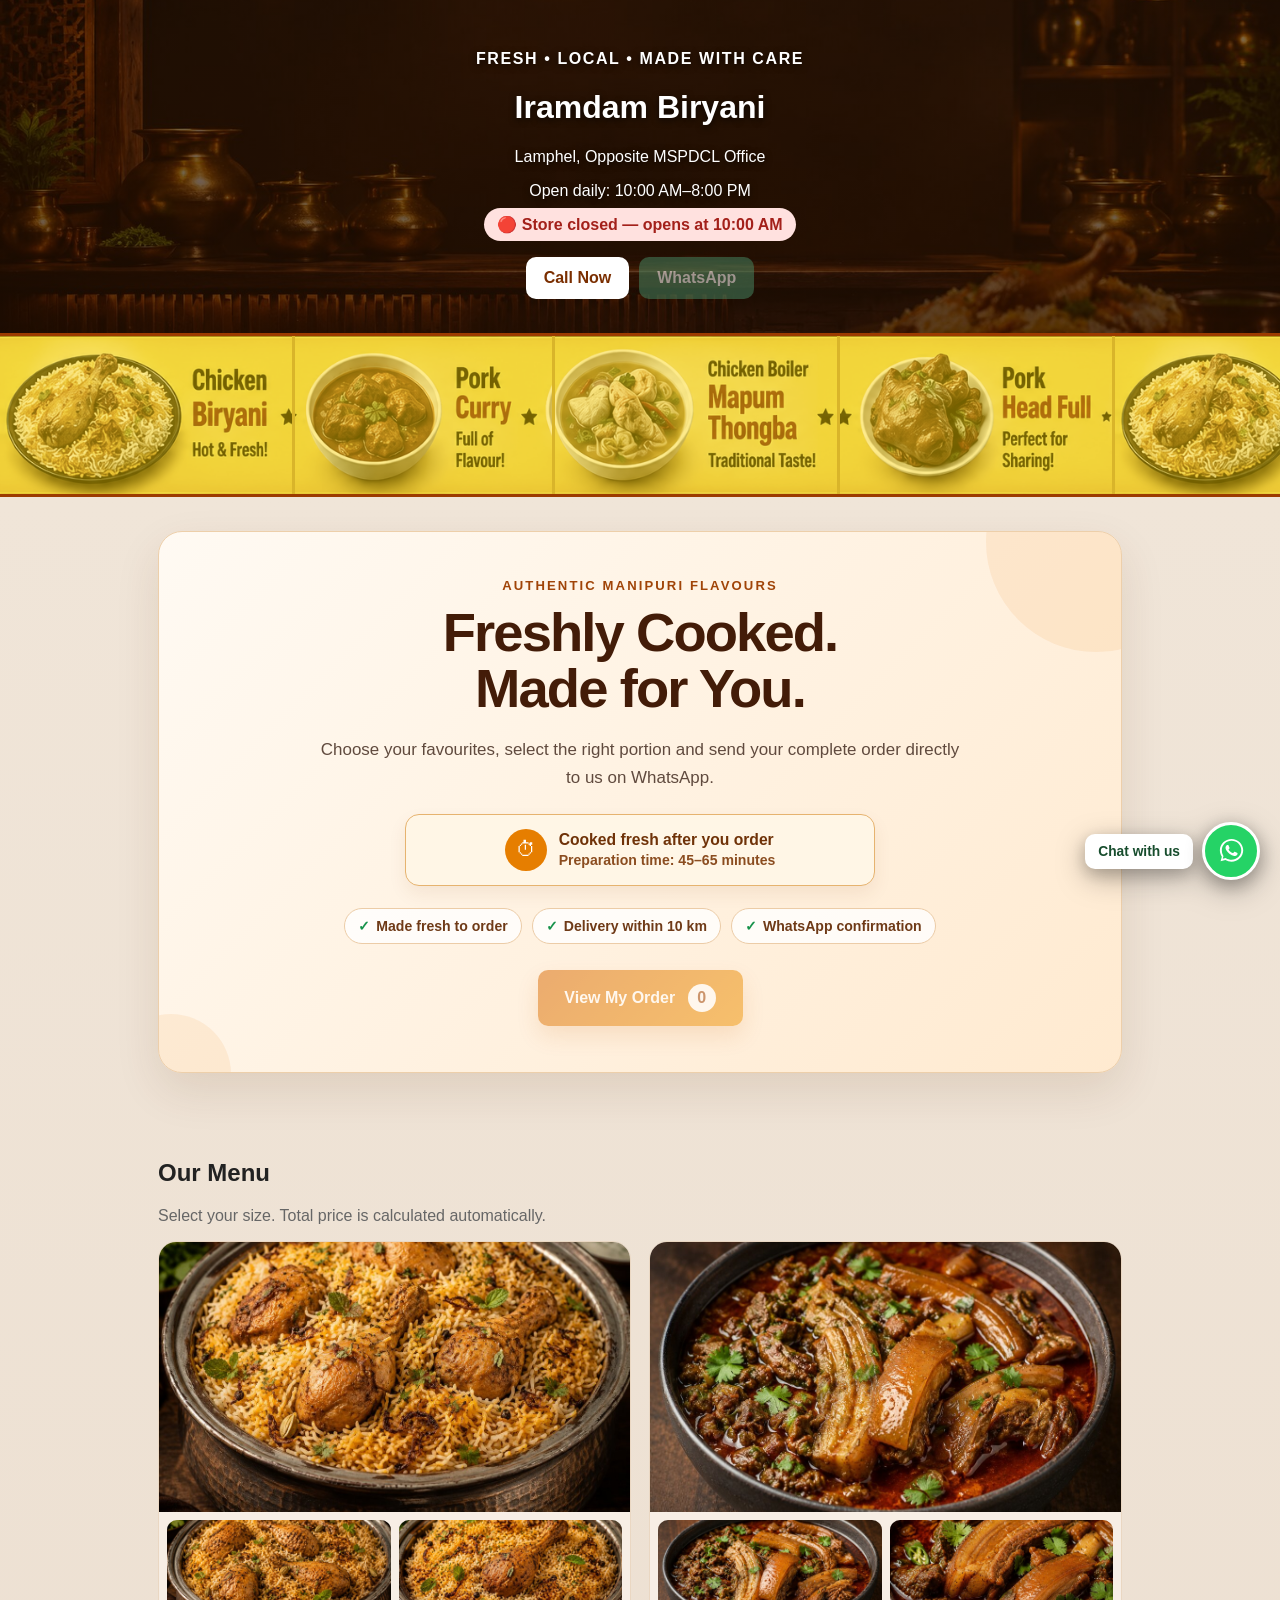
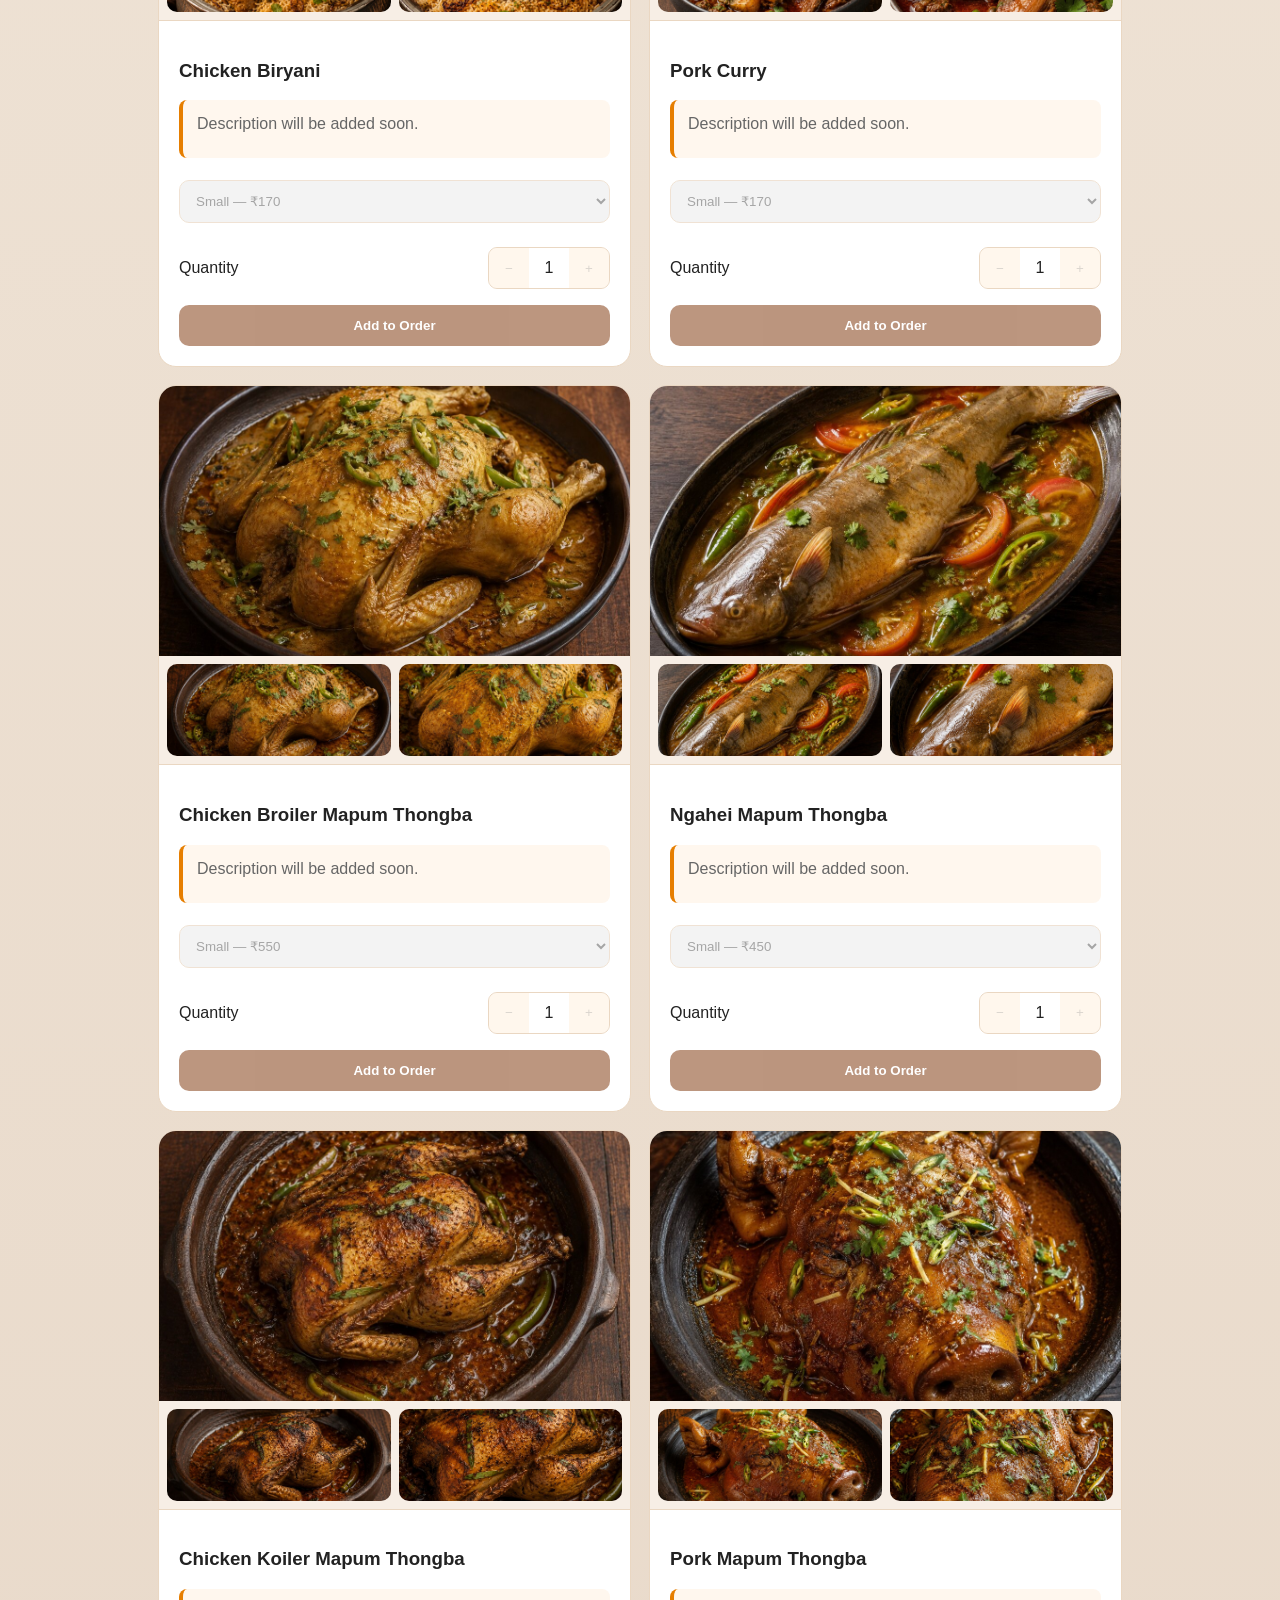
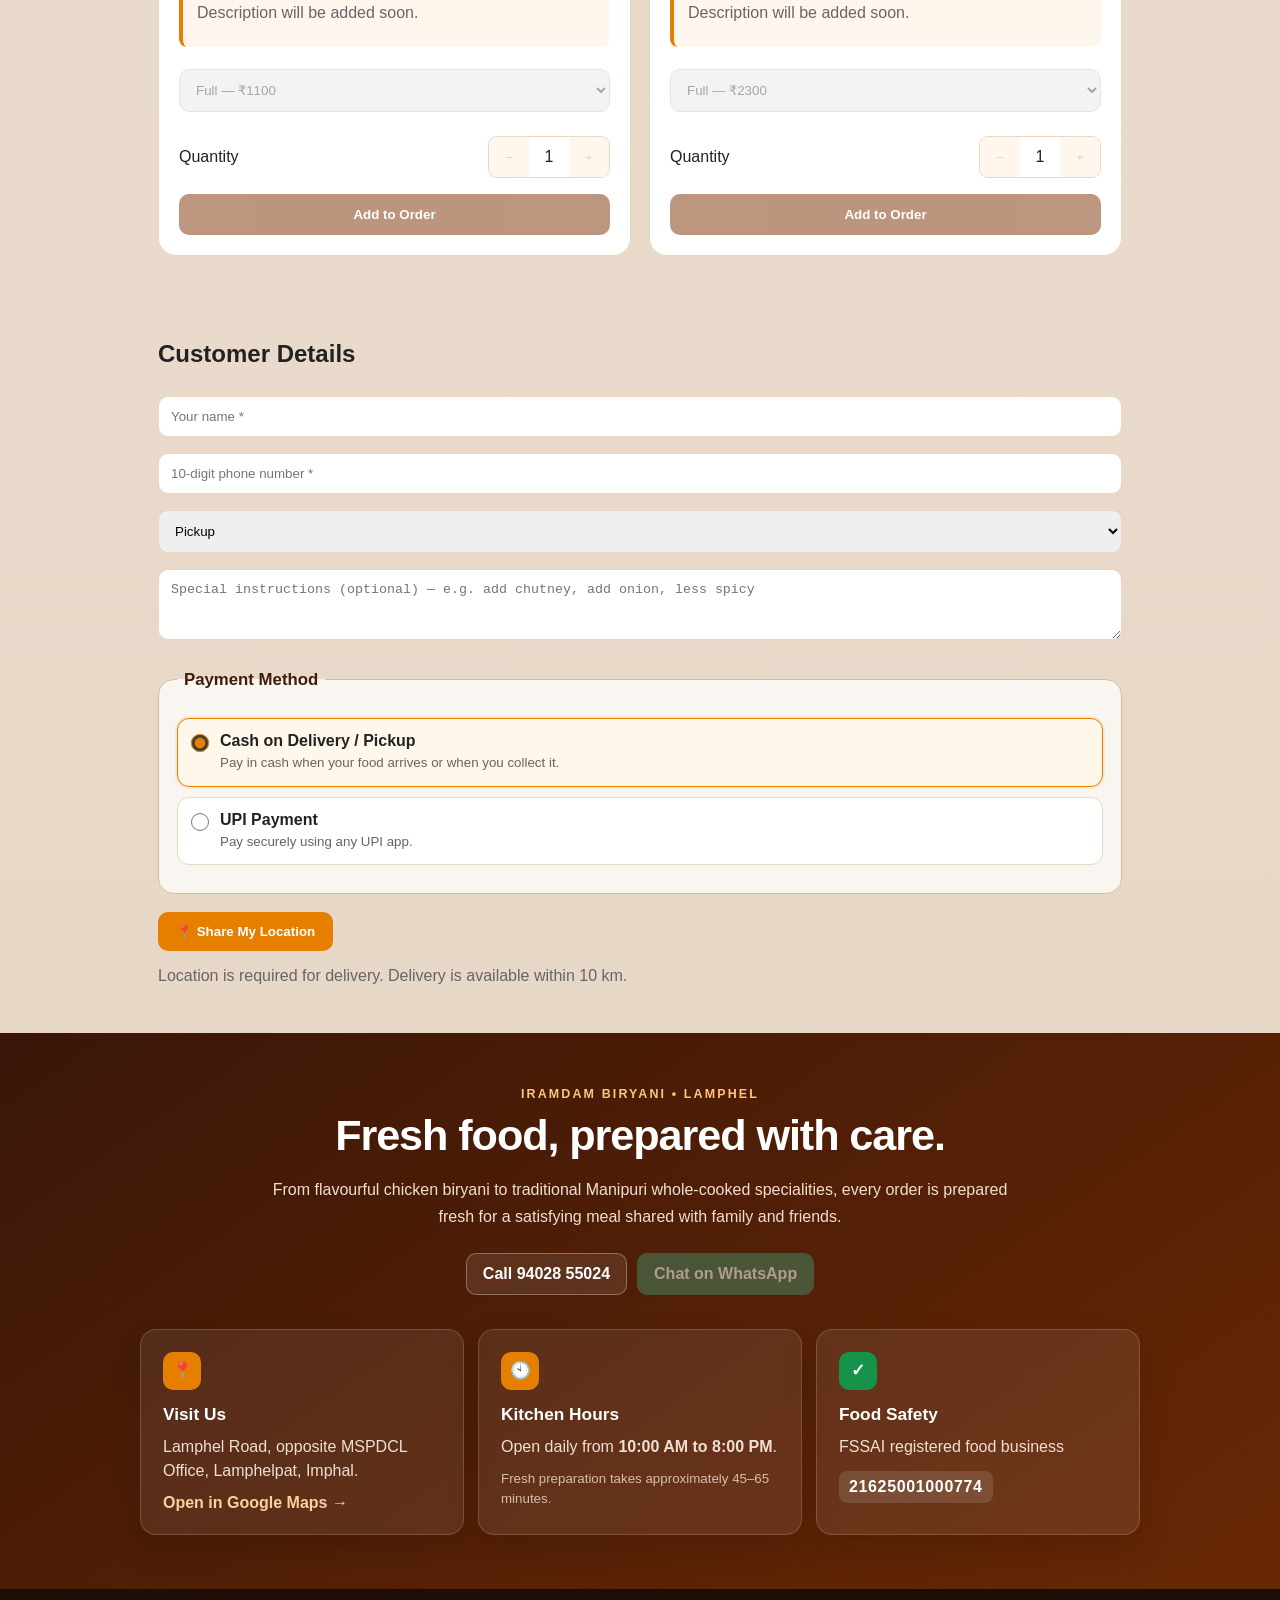
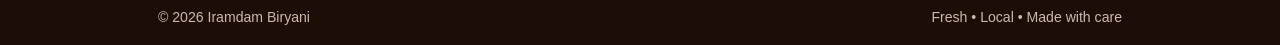
==== commit 4abe9700: "Add files via upload" ====
--- a/index.html
+++ b/index.html
@@ -49,7 +49,7 @@
   "sameAs": ["https://maps.app.goo.gl/9LcNE8Yu8G1SAheK7?g_st=ac"]
 }
 </script>
-<link rel="stylesheet" href="style.css">
+<link rel="stylesheet" href="style.css?v=20260901-4">
 </head>
 <body>
 <header id="storeHeader">
@@ -63,10 +63,10 @@
     <a class="btn light" href="tel:9402855024">Call Now</a>
     <a class="btn whatsapp order-link" href="https://wa.me/919402855024" target="_blank">WhatsApp</a>
   </div>
+  <p id="announcementMessage" class="announcement-message" hidden></p>
 </header>
 
 <section id="announcementBanner" class="announcement" aria-label="Featured food announcements">
-  <p id="announcementMessage" class="announcement-message" hidden></p>
   <div class="announcement-track">
     <div class="announcement-group">
       <a class="food-slide biryani-slide" href="https://wa.me/919402855024?text=I%20want%20to%20order%20Chicken%20Biryani" target="_blank" rel="noopener"><img data-banner-slot="1" src="food-announcement-strip.png" alt="Chicken Biryani — hot and fresh"></a>
@@ -319,7 +319,7 @@
 <script src="https://www.gstatic.com/firebasejs/10.14.1/firebase-app-compat.js"></script>
 <script src="https://www.gstatic.com/firebasejs/10.14.1/firebase-firestore-compat.js"></script>
 <script src="firebase-config.js?v=20260829-3"></script>
-<script src="script.js?v=20260831-1"></script>
-<script src="live-settings.js?v=20260831-1"></script>
+<script src="script.js?v=20260901-4"></script>
+<script src="live-settings.js?v=20260901-1"></script>
 </body>
 </html>
--- a/style.css
+++ b/style.css
@@ -90,7 +90,9 @@
 .photo-dots{display:flex;justify-content:center;gap:8px;margin-top:12px}.photo-dots button{width:9px;height:9px;padding:0;border:0;border-radius:50%;background:#82776f}.photo-dots button.active{width:25px;border-radius:5px;background:#ff9b27}
 @media(max-width:700px){.photo-viewer{padding:12px}.photo-viewer-shell{display:block}.photo-stage>img{max-height:72vh}.photo-nav{position:absolute;z-index:2;top:50%;width:42px;height:54px;transform:translateY(-50%);background:rgba(0,0,0,.5)}.photo-previous{left:8px}.photo-next{right:8px}.photo-close{right:4px;top:-50px}.photo-stage figcaption{padding:0 4px;font-size:.9rem}}
 
-.store-logo{display:block;width:84px;height:84px;margin:0 auto 12px;border:3px solid #fff;border-radius:50%;background:#fff;object-fit:cover;box-shadow:0 7px 20px rgba(0,0,0,.3)}.store-logo[hidden]{display:none}.announcement[hidden]{display:none}.announcement-message{position:absolute;left:50%;top:8px;z-index:3;max-width:min(90%,720px);margin:0;padding:8px 15px;transform:translateX(-50%);border-radius:999px;background:rgba(70,22,0,.9);color:#fff;font-size:.88rem;font-weight:800;text-align:center;box-shadow:0 4px 12px rgba(0,0,0,.2)}.announcement-message[hidden]{display:none}
-@media(max-width:700px){.announcement-message{top:5px;padding:6px 11px;font-size:.72rem}}
+.store-logo{display:block;width:84px;height:84px;margin:0 auto 12px;border:3px solid #fff;border-radius:50%;background:#fff;object-fit:cover;box-shadow:0 7px 20px rgba(0,0,0,.3)}.store-logo[hidden]{display:none}.announcement[hidden]{display:none}.announcement-message{max-width:min(92%,720px);margin:14px auto 0;padding:9px 16px;border:1px solid rgba(255,196,112,.55);border-radius:12px;background:rgba(70,22,0,.9);color:#fff;font-size:.88rem;font-weight:800;line-height:1.35;text-align:center;text-shadow:none;box-shadow:0 4px 12px rgba(0,0,0,.2)}.announcement-message[hidden]{display:none}
+@media(max-width:700px){.announcement-message{margin-top:12px;padding:8px 12px;font-size:.76rem}}
 .custom-food-image{width:100%;height:250px;object-fit:cover;display:block}
-.food-slide img.custom-banner-photo{left:0;width:100%;height:100%;object-fit:cover}
+.food-slide.custom-banner-slide{width:auto;background:#1d120d}
+.food-slide.custom-banner-slide img.custom-banner-photo{position:static;display:block;left:auto;width:auto;max-width:none;height:100%;object-fit:contain}
+.food-ready-badge{display:inline-block;margin:0 0 10px;padding:6px 10px;border-radius:999px;background:#def6e7;color:#126b38;font-size:.78rem;font-weight:800}.food-ready-badge.not-ready{background:#ffe1df;color:#a3201a}.card.food-not-ready .food-photo img{filter:grayscale(.55);opacity:.72}.card.food-not-ready .add{background:#777}.card.food-not-ready .size-select{opacity:.62}
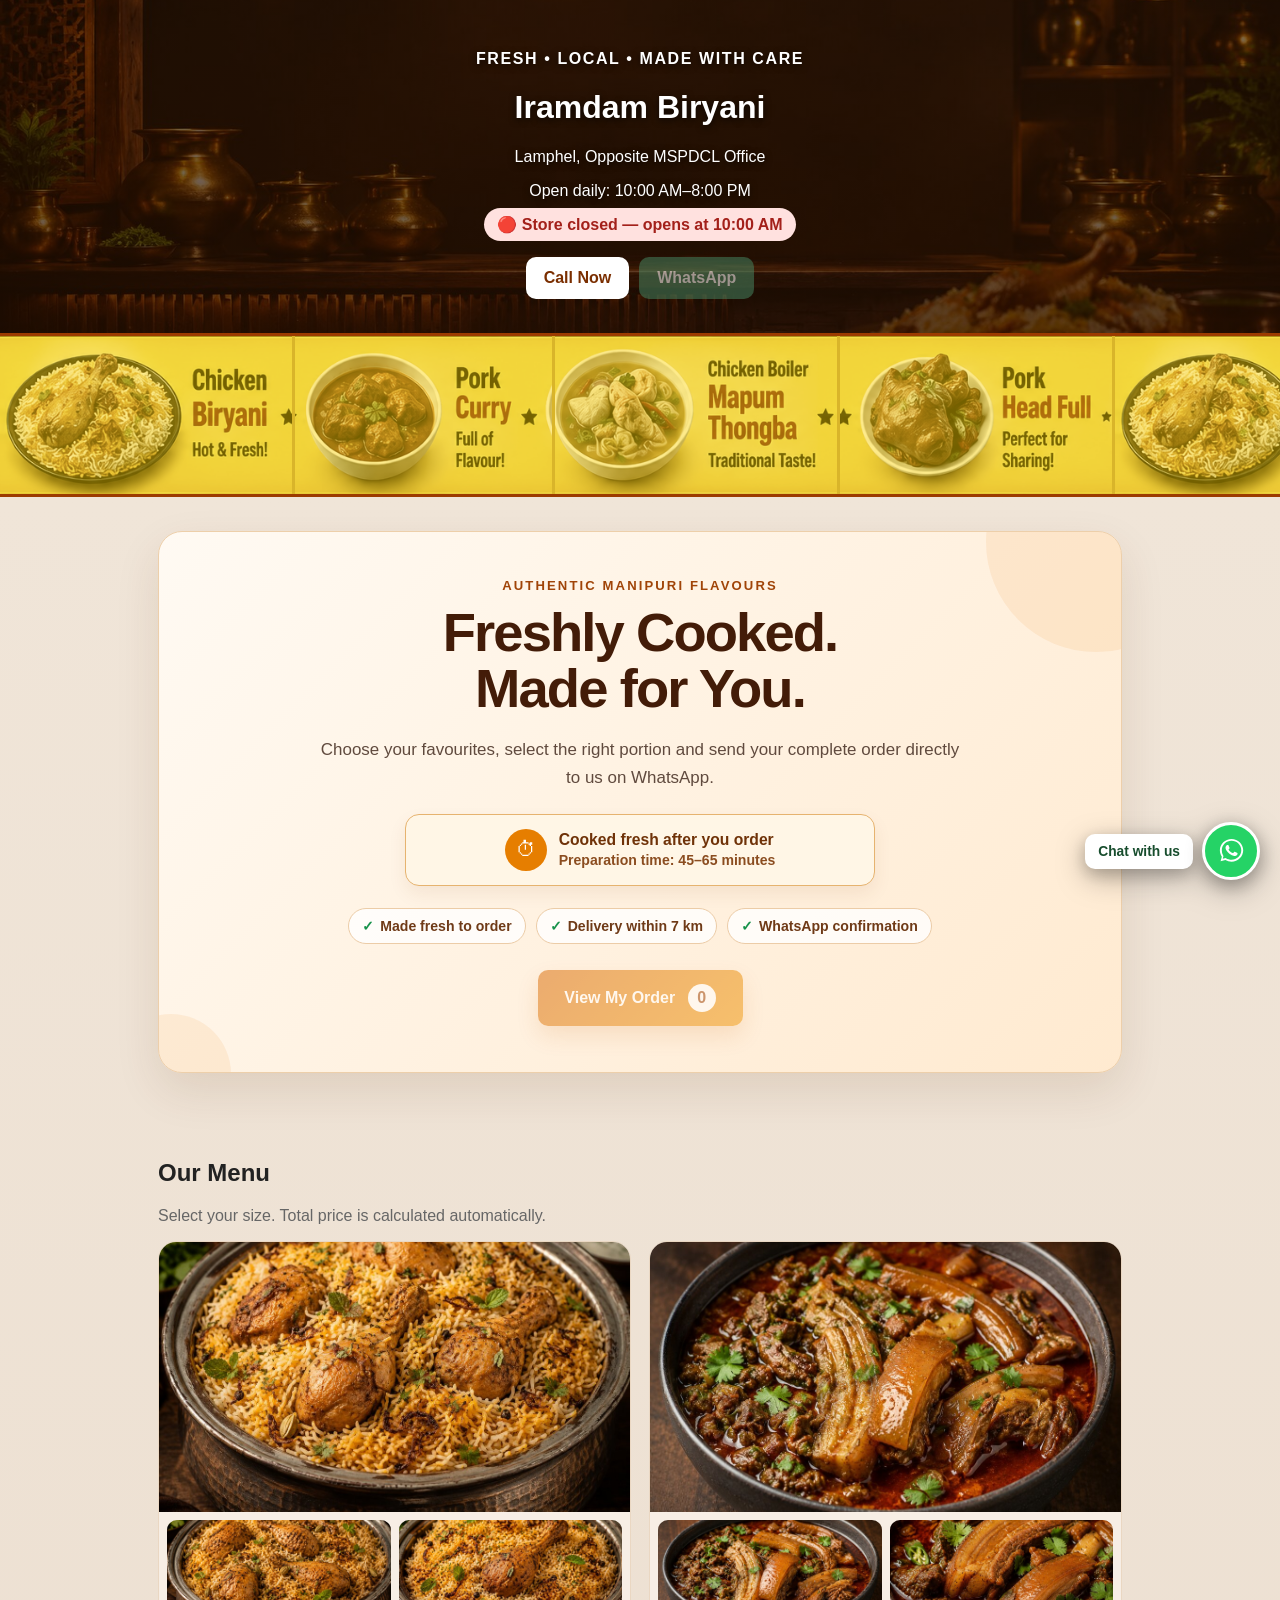
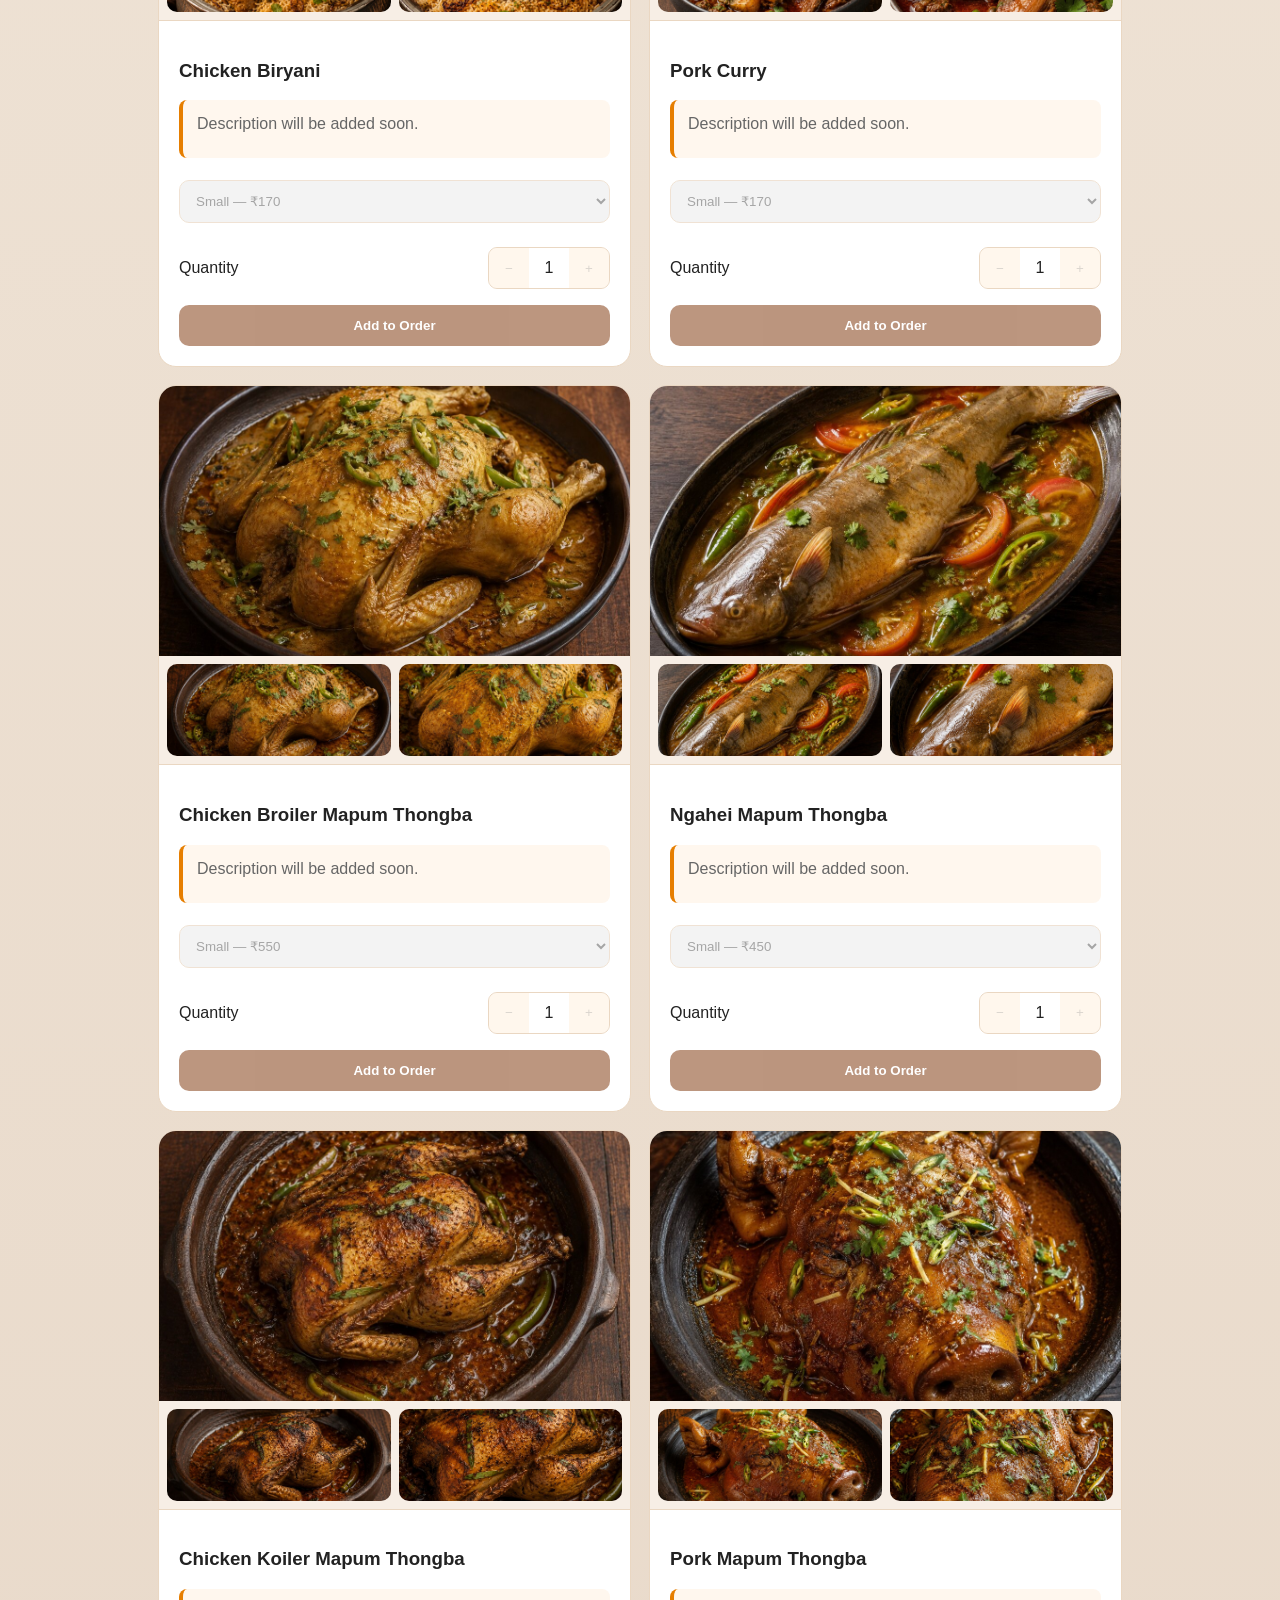
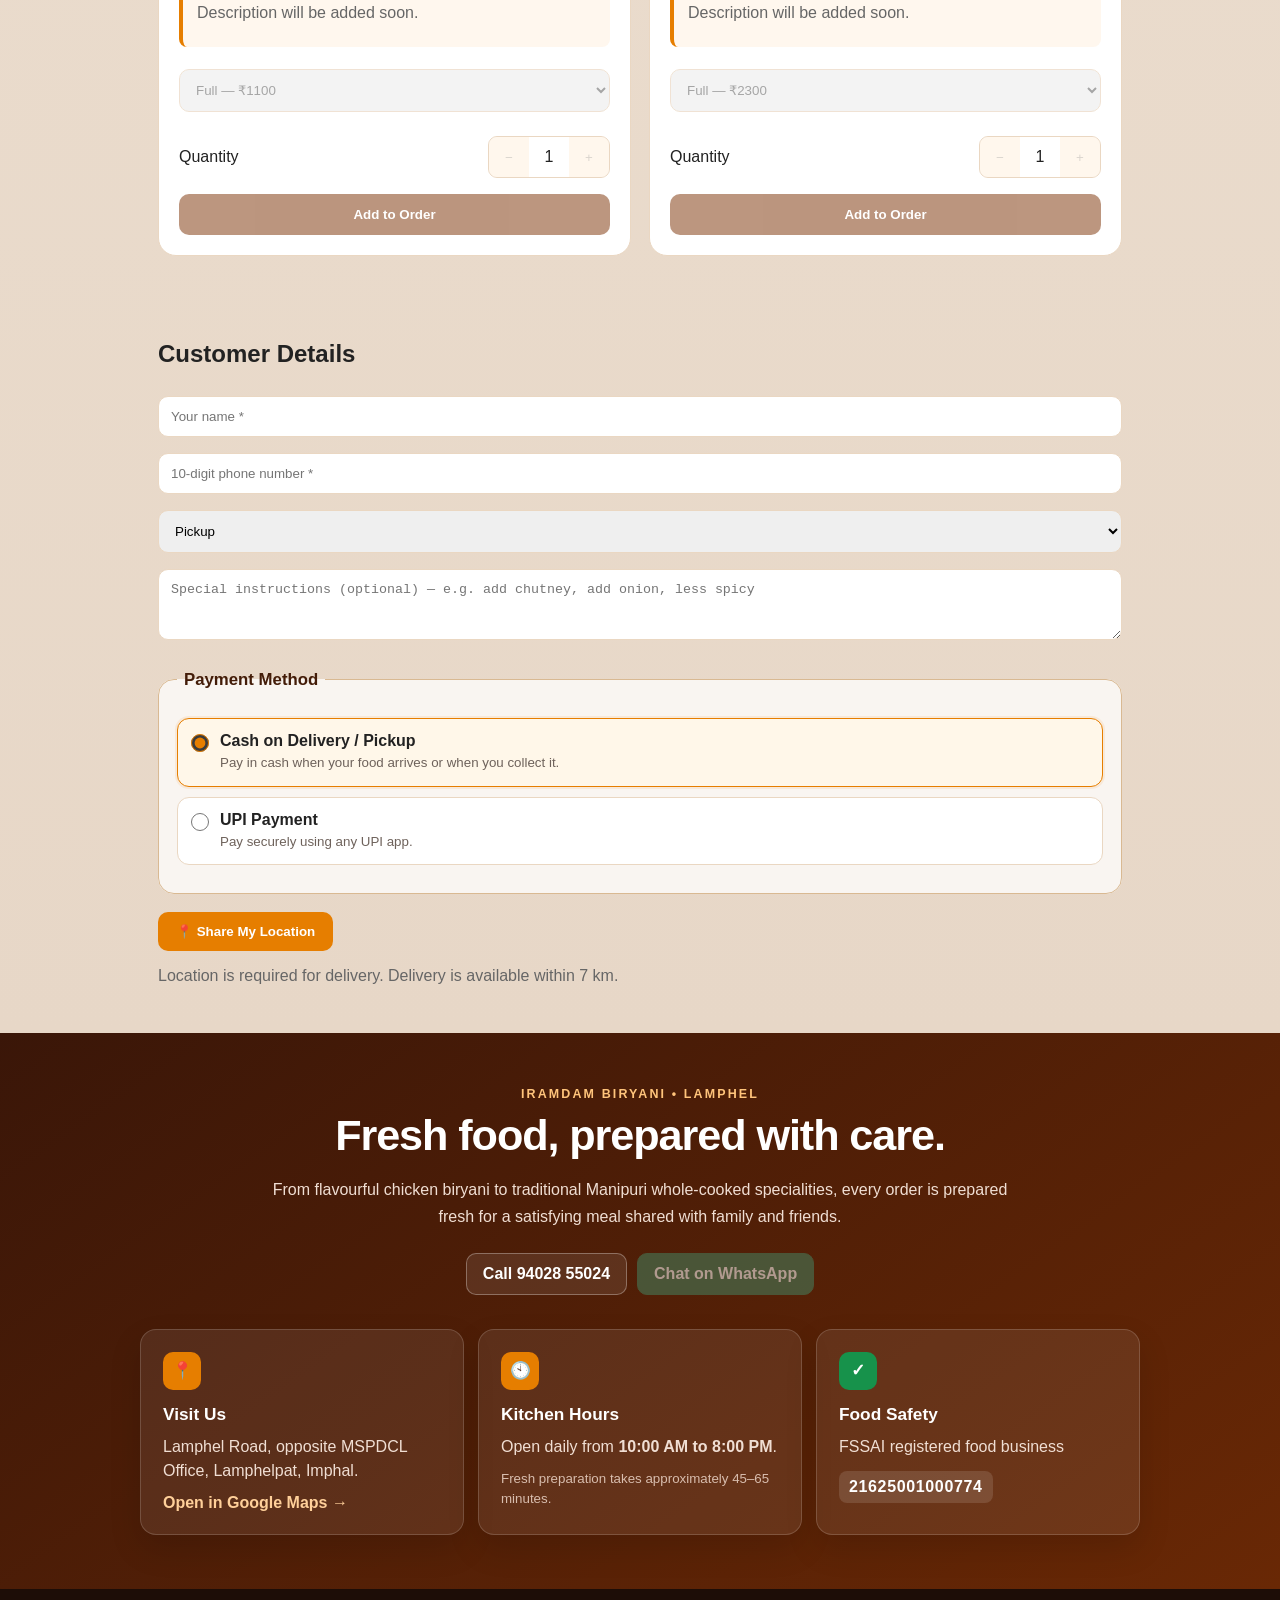
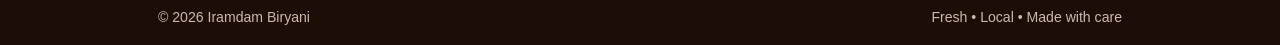
==== commit 868128f6: "Add files via upload" ====
--- a/index.html
+++ b/index.html
@@ -4,7 +4,7 @@
 <meta charset="UTF-8">
 <meta name="viewport" content="width=device-width,initial-scale=1.0">
 <title>Iramdam Biryani | Order Online</title>
-<meta name="description" content="Order freshly prepared chicken biryani, pork curry and traditional Manipuri dishes from Iramdam Biryani in Lamphelpat, Imphal. Pickup and delivery within 10 km.">
+<meta name="description" content="Order freshly prepared chicken biryani, pork curry and traditional Manipuri dishes from Iramdam Biryani in Lamphelpat, Imphal. Pickup and delivery within 7 km.">
 <meta name="robots" content="index, follow, max-image-preview:large">
 <link rel="canonical" href="https://iramdambiryani.in/">
 <meta property="og:type" content="website">
@@ -49,7 +49,7 @@
   "sameAs": ["https://maps.app.goo.gl/9LcNE8Yu8G1SAheK7?g_st=ac"]
 }
 </script>
-<link rel="stylesheet" href="style.css?v=20260901-4">
+<link rel="stylesheet" href="style.css?v=20260901-5">
 </head>
 <body>
 <header id="storeHeader">
@@ -95,7 +95,7 @@
     </div>
     <div class="hero-features" aria-label="Our services">
       <span>Made fresh to order</span>
-      <span>Delivery within 10 km</span>
+      <span>Delivery within 7 km</span>
       <span>WhatsApp confirmation</span>
     </div>
     <button id="openCart" class="btn primary order-button">View My Order <span class="cart-badge" id="cartCount">0</span></button>
@@ -219,7 +219,7 @@
     </div>
   </fieldset>
 <button type="button" id="shareLocation" class="btn primary">📍 Share My Location</button>
-<p id="locationStatus" class="muted">Location is required for delivery. Delivery is available within 10 km.</p>
+<p id="locationStatus" class="muted">Location is required for delivery. Delivery is available within 7 km.</p>
 </section>
 </main>
 
@@ -319,7 +319,7 @@
 <script src="https://www.gstatic.com/firebasejs/10.14.1/firebase-app-compat.js"></script>
 <script src="https://www.gstatic.com/firebasejs/10.14.1/firebase-firestore-compat.js"></script>
 <script src="firebase-config.js?v=20260829-3"></script>
-<script src="script.js?v=20260901-4"></script>
-<script src="live-settings.js?v=20260901-1"></script>
+<script src="script.js?v=20260901-6"></script>
+<script src="live-settings.js?v=20260901-2"></script>
 </body>
 </html>
